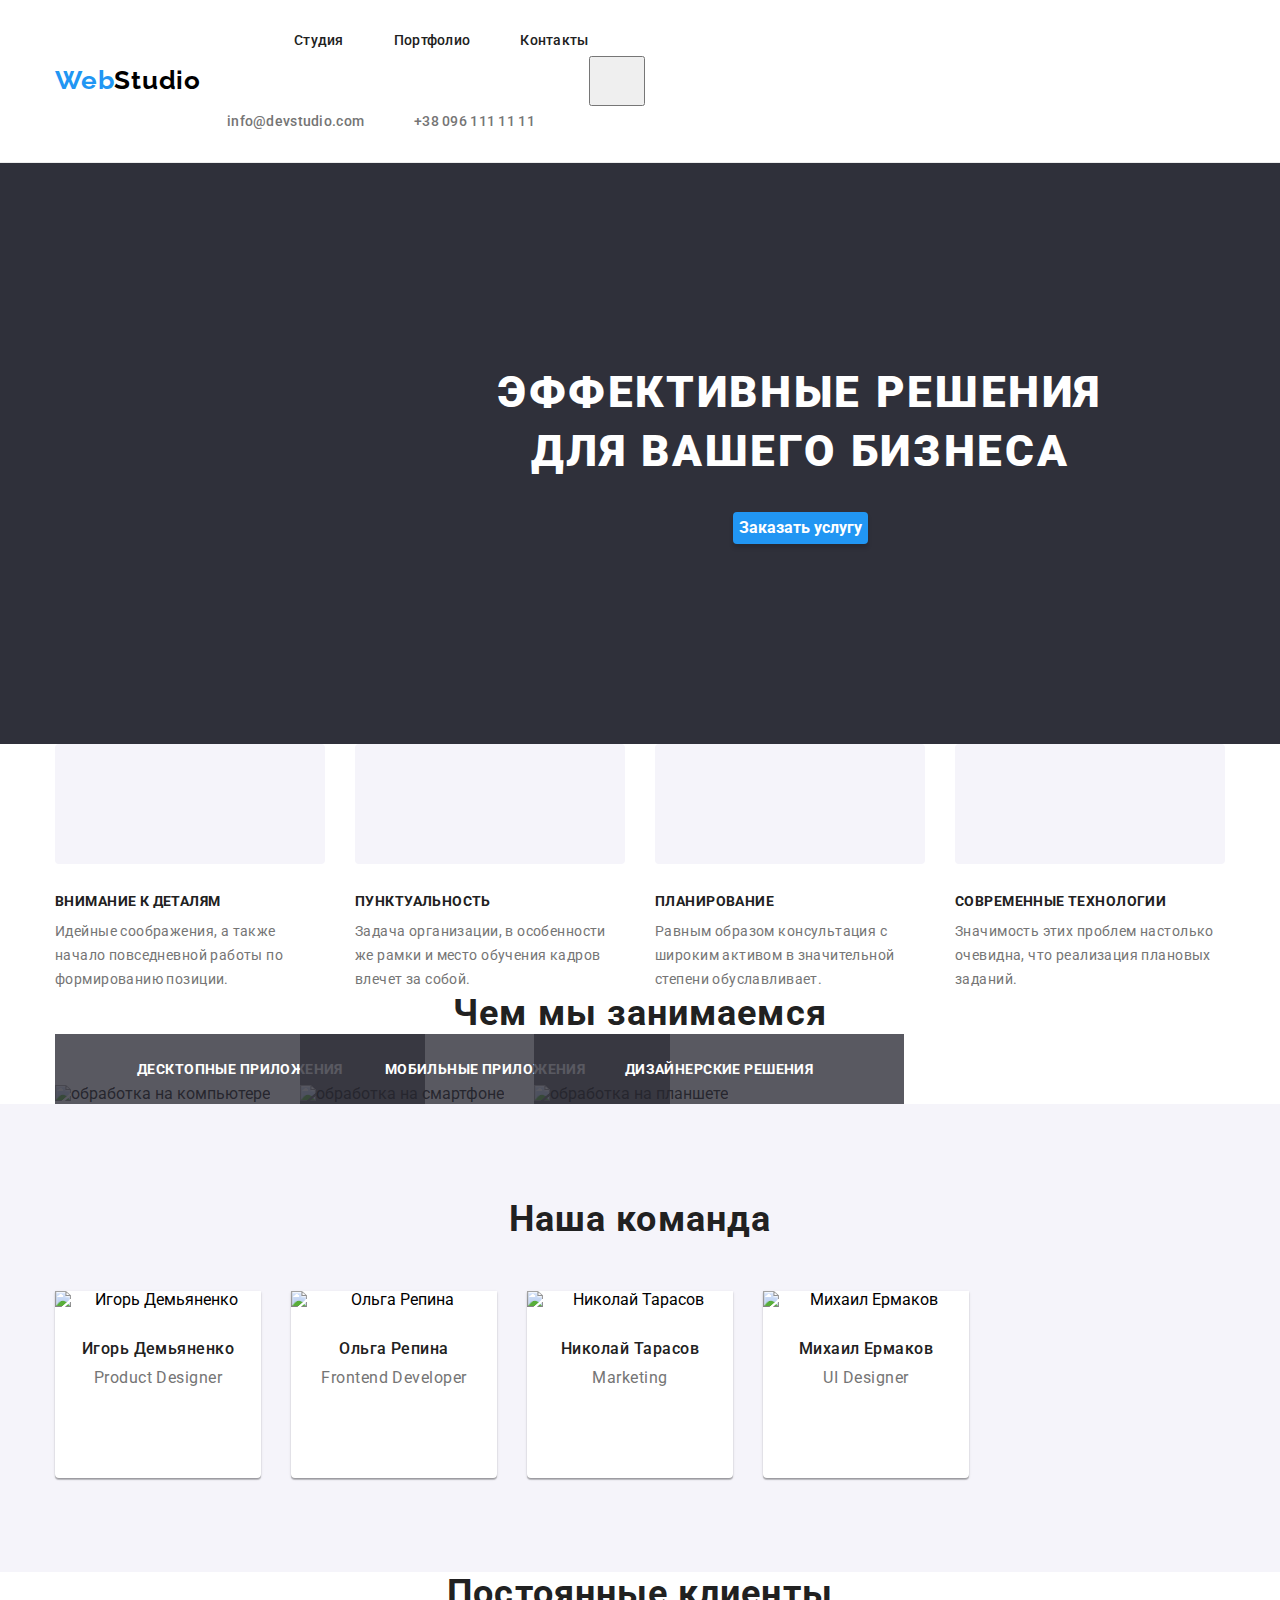
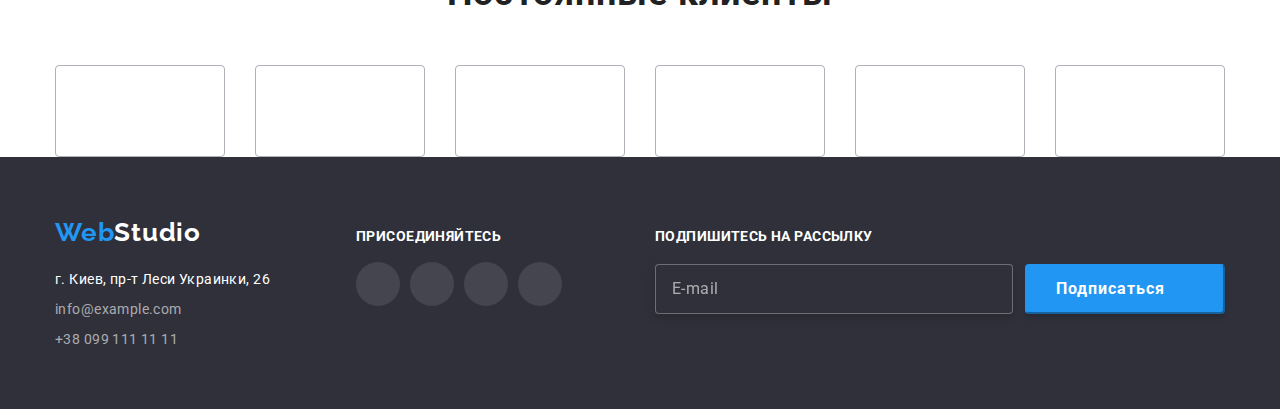
==== index.html @ 87bd8df1 "Add files via upload" ====
<!DOCTYPE html>
<html lang="en">
  <head>
    <meta charset="UTF-8" />
    <meta http-equiv="X-UA-Compatible" content="IE=edge" />
    <meta name="viewport" content="width=device-width, initial-scale=1.0" />
    <title>Document</title>
    
    <link rel="preconnect" href="https://fonts.googleapis.com">
<link rel="preconnect" href="https://fonts.gstatic.com" crossorigin>
<link href="https://fonts.googleapis.com/css2?family=Raleway:wght@700&family=Roboto:wght@400;500;700;900&display=swap" rel="stylesheet">

 <link rel="stylesheet" href="https://cdnjs.cloudflare.com/ajax/libs/modern-normalize/1.1.0/modern-normalize.min.css">
 <link rel="stylesheet" href="./css/main.min.css">  
  </head>
      <body>
        <!--Шапка сайта-->
  <header class="header">
  <div class="header-container">
  <a href="./index.html" class="logo">Web<span class="accent-header">Studio</span></a>

<div class="menu-container" id="menu-container" data-menu>
  <div class="navigation">
  <nav style="margin-left: 93px;">
  <ul class="site-nav">
  <li class="site-nav__item"><a class="site-nav__link current" href="./index.html">Студия</a></li>
  <li class="site-nav__item"><a class="site-nav__link" href="./portfolio.html">Портфолио</a></li>
  <li class="site-nav__item"><a class="site-nav__link" href="">Контакты</a></li>
  </ul> </nav> </div>

  <div class="contacts">
  <ul class="contacts-links">
  <li class="contacts-links__mail">
  <a class="site-nav__link contacts-links__link" href="mailto:info@devstudio.com">
  <svg class="contacts-links__icon" width="16" height="12">
<use href="./images/symbol-defs.svg#icon-envelope"></use>
  </svg> info@devstudio.com</a></li>
  <li>
  <a class="site-nav__link contacts-links__link" href="tel:+380961111111">
  <svg class="contacts-links__icon" width="10" height="16">
  <use href="./images/symbol-defs.svg#icon-smartphone"></use></svg>
  +38 096 111 11 11</a></li>
  </ul></div> </div>
  
  <button 
  type="button" 
  class="menu-button" 
  aria-expanded="false"
  data-menu-button>
  <svg 
  width="40" 
  height="40" 
  aria-label="Переключатель мобильного меню"
  >
  <use class="close" href="./images/symbol-defs.svg#icon-close"></use>
  <use class="menu" href="./images/symbol-defs.svg#icon-menu"></use>
     </svg></button></div>
  </header>
<!-- ФОН НА ВЕСЬ БЛОК ГЕРОЙ -->
          <main>
            <section class="hero"> <div class="hero__container">
              <h1 class="hero__head">Эффективные решения для вашего бизнеса</h1>
              <button type="button" name="hero-button" class="hero__button" data-modal-open>Заказать услугу</button>
            </div>
            </section>

<!--Our features-->
         
<section class="features-container"><div class="features">
  <h2 class="features__head visually-hidden">Что мы предлагаем</h2>
<ul class="features__list">
  <li class="features__box">
      <div class="features__icon">
    <svg class="" width="70" height="70">
      <use href="./images/symbol-defs.svg#icon-antenna-1"></use>
    </svg>
      </div>
    <h3 class="features__title">Внимание к деталям</h3>
      <p class="features__description"> Идейные соображения, а также начало повседневной работы по
        формированию позиции.
      </p>
      </li>
  <li class="features__box">
        <div class="features__icon">
        <svg class="" width="70" height="70">
          <use href="./images/symbol-defs.svg#icon-clock-1"></use>
        </svg>
          </div>
    <h3 class="features__title">Пунктуальность</h3>
      <p class="features__description">
        Задача организации, в особенности же рамки и место обучения кадров
        влечет за собой.
      </p>
    </li>
  <li class="features__box">
      <div class="features__icon">
        <svg class="" width="70" height="70">
          <use href="./images/symbol-defs.svg#icon-diagram-1"></use>
        </svg>
          </div>
    <h3 class="features__title">Планирование</h3>
      <p class="features__description">
        Равным образом консультация с широким активом в значительной
        степени обуславливает.
      </p>
      </li>
  <li class="features__box">
        <div class="features__icon">
        <svg class="" width="70" height="70">
          <use href="./images/symbol-defs.svg#icon-astronaut-1"></use>
        </svg>
      </div> 
    <h3 class="features__title">Современные технологии</h3>
      <p class="features__description">
        Значимость этих проблем настолько очевидна, что реализация
        плановых заданий.
      </p></li>  </ul></div></section> 

<!--Our services -->

<section class="services-container"> 
  <div class="services">
  <h2 class="services__head">Чем мы занимаемся</h2>
  <ul class="services__list">
    <li class="services__item">
       <img
    class="photo"
    src="./images/pc.jpg"
    alt="обработка на компьютере"
    srcset="./images/pc.jpg, ./images/pc2x.jpg 2x"/>      
      <div class="services__label">
        <p>Десктопные приложения</p> </div>
    </li>
    <li class="services__item">
      <img 
      class= "photo"
      srcset="./images/smartphone.jpg, ./images/smartphone2x.jpg 2x"
        src="./images/smartphone.jpg"
        alt="обработка на смартфоне"
        sizes="100vw"
              /><div class="services__label"><p>Мобильные приложения</p></div> 
    </li>
    <li class="services__item">
      <img 
      class= "photo"
      srcset="./images/tablet.jpg, ./images/tablet2x.jpg 2x"
        src="./images/tablet.jpg"
        alt="обработка на планшете"
        /> <div class="services__label"><p>Дизайнерские решения</p></div> 
      </li>
  </ul>
  </div>
</section>


<!--Team -->
<section class="team">
  <div class="team__container">
  <h2 class="team__head">Наша команда</h2>
  <ul class="team__list">
      <li class="team__card">
        <picture>
          <source
            srcset="./images/team/Igor_mobile.jpg 1x,
            ./images/team/Igor_mobile2x.jpg 2x"
            media="(max-width: 767px)"
          />
          <source
            srcset="./images/team/Igor_tablet.jpg 1x,
            ./images/team/Igor_tablet2x.jpg 2x"
            media="(max-width: 1199px)"
          />
          <source
            srcset="./images/team/Igor_desktop.jpg 1x,
            ./images/team/Igor_desktop2x.jpg 2x"
            media="(min-width: 1200px)"
          />
          <img
            class="team_photo"
            src="./images/team/Igor_mobile.jpg"
            alt="Игорь Демьяненко"
          />
        </picture>
              <div class="team__description">
          <h3 class="team__name">Игорь Демьяненко</h3>
          <p class="team__position">Product Designer</p>
         
          <ul class="social-links">

            <li class="social-links__item">
            <a class="social-links__link" href="">
            <svg class="social-links__icon" width="20" height="20">
  <use href="./images/symbol-defs.svg#icon-instagram-2"></use>
            </svg> </a> </li>

            <li class="social-links__item">
            <a class="social-links__link" href="">
              <svg class="social-links__icon" width="20" height="20">
    <use href="./images/symbol-defs.svg#icon-twitter-1"></use>
              </svg></a> </li>
              <li class="social-links__item">
              <a class="social-links__link" href="">
                <svg class="social-links__icon" width="20" height="20">
      <use href="./images/symbol-defs.svg#icon-facebook-1"></use>
                </svg></a> </li>
                <li class="social-links__item">
                <a class="social-links__link" href="">
                  <svg class="social-links__icon" width="20" height="20">
        <use href="./images/symbol-defs.svg#icon-linkedin-1"></use>
                  </svg></a></li> </ul></div>
    
      <li class="team__card">
<picture>
          <source
            srcset="./images/team/Olga_mobile.jpg 1x,
            ./images/team/Olga_mobile2x.jpg 2x"
            media="(max-width: 767px)"
          />
          <source
            srcset="./images/team/Olga_tablet.jpg 1x,
            ./images/team/Olga_tablet2x.jpg 2x"
            media="(max-width: 1199px)"
          />
          <source
            srcset="./images/team/Olga_desktop.jpg 1x,
            ./images/team/Olga_desktop2x.jpg 2x"
            media="(min-width: 1200px)"
          />
          <img
            class="team_photo"
            src="./images/team/Olga_mobile.jpg"
             alt="Ольга Репина"
          />
        </picture>

      <div class="team__description">
          <h3 class="team__name">Ольга Репина</h3>
          <p class="team__position">Frontend Developer</p>
        
          <ul class="social-links">

            <li class="social-links__item">
            <a class="social-links__link" href="">
            <svg class="social-links__icon" width="20" height="20">
  <use href="./images/symbol-defs.svg#icon-instagram-2"></use>
            </svg> </a> </li>

            <li class="social-links__item">
            <a class="social-links__link" href="">
              <svg class="social-links__icon" width="20" height="20">
    <use href="./images/symbol-defs.svg#icon-twitter-1"></use>
              </svg></a> </li>
              <li class="social-links__item">
              <a class="social-links__link" href="">
                <svg class="social-links__icon" width="20" height="20">
      <use href="./images/symbol-defs.svg#icon-facebook-1"></use>
                </svg></a> </li>
                <li class="social-links__item">
                <a class="social-links__link" href="">
                  <svg class="social-links__icon" width="20" height="20">
        <use href="./images/symbol-defs.svg#icon-linkedin-1"></use>
                  </svg></a></li> </ul></div>
      
      <li class="team__card">

<picture>
          <source
            srcset="./images/team/Nikolay_mobile.jpg 1x,
            ./images/team/Nikolay_mobile2x.jpg 2x"
            media="(max-width: 767px)"
          />
          <source
            srcset="./images/team/Nikolay_tablet.jpg 1x,
            ./images/team/Nikolay_tablet2x.jpg 2x"
            media="(max-width: 1199px)"
          />
          <source
            srcset="./images/team/Nikolay_desktop.jpg 1x,
            ./images/team/Nikolay_desktop2x.jpg 2x"
            media="(min-width: 1200px)"
          />
          <img
            class="team_photo"
            src="./images/team/Nikolay_mobile.jpg"
            alt="Николай Тарасов"
          />
        </picture>
      <div class="team__description">
             <h3 class="team__name">Николай Тарасов</h3>
             <p class="team__position">Marketing</p> 


            <ul class="social-links">

            <li class="social-links__item">
            <a class="social-links__link" href="">
            <svg class="social-links__icon" width="20" height="20">
  <use href="./images/symbol-defs.svg#icon-instagram-2"></use>
            </svg> </a> </li>

            <li class="social-links__item">
            <a class="social-links__link" href="">
              <svg class="social-links__icon" width="20" height="20">
    <use href="./images/symbol-defs.svg#icon-twitter-1"></use>
              </svg></a> </li>
              <li class="social-links__item">
              <a class="social-links__link" href="">
                <svg class="social-links__icon" width="20" height="20">
      <use href="./images/symbol-defs.svg#icon-facebook-1"></use>
                </svg></a> </li>
                <li class="social-links__item">
                <a class="social-links__link" href="">
                  <svg class="social-links__icon" width="20" height="20">
        <use href="./images/symbol-defs.svg#icon-linkedin-1"></use>
                  </svg></a></li> </ul></div>


      <li class="team__card">
<picture>
          <source
            srcset="./images/team/Mikhail_mobile.jpg 1x,
            ./images/team/Mikhail_mobile2x.jpg 2x"
            media="(max-width: 767px)"
          />
          <source
            srcset="./images/team/Mikhail_tablet.jpg 1x,
            ./images/team/Mikhail_tablet2x.jpg 2x"
            media="(max-width: 1199px)"
          />
          <source
            srcset="./images/team/Mikhail_desktop.jpg 1x,
            ./images/team/Mikhail_desktop2x.jpg 2x"
            media="(min-width: 1200px)"
          />
          <img
            class="team_photo"
            src="./images/team/Mikhail_mobile.jpg"
            alt="Михаил Ермаков"
          />
        </picture>

  <div class="team__description">
      <h3 class="team__name">Михаил Ермаков</h3>
      <p class="team__position">UI Designer</p> 
      
      <ul class="social-links">

        <li class="social-links__item">
        <a class="social-links__link" href="">
        <svg class="social-links__icon" width="20" height="20">
<use href="./images/symbol-defs.svg#icon-instagram-2"></use>
        </svg> </a> </li>

        <li class="social-links__item">
        <a class="social-links__link" href="">
          <svg class="social-links__icon" width="20" height="20">
<use href="./images/symbol-defs.svg#icon-twitter-1"></use>
          </svg></a> </li>
          <li class="social-links__item">
          <a class="social-links__link" href="">
            <svg class="social-links__icon" width="20" height="20">
  <use href="./images/symbol-defs.svg#icon-facebook-1"></use>
            </svg></a> </li>
            <li class="social-links__item">
            <a class="social-links__link" href="">
              <svg class="social-links__icon" width="20" height="20">
    <use href="./images/symbol-defs.svg#icon-linkedin-1"></use>
              </svg></a></li> </ul></div>
   </li>
   </ul>
  </section>   

<!--Clients-->

<section class="clients-container">
  <div class="clients">
  <h2 class="clients__head">Постоянные клиенты</h2>
  <ul class="clients__list">

    <li class="clients__card">
<a class="clients__link" href="">
  <svg class="clients__logo" width="106" height="60">
    <use href="./images/symbol-defs.svg#icon-Logo"></use>
  </svg> </a></li>


 <li class="clients__card">
  <a class="clients__link" href="">
    <svg class="clients__logo" width="106" height="60">
      <use href="./images/symbol-defs.svg#icon-Logo-1"></use>
    </svg> </a></li>

    <li class="clients__card">
      <a class="clients__link" href="">
        <svg class="clients__logo" width="106" height="60">
          <use href="./images/symbol-defs.svg#icon-Logo-2"></use>
        </svg> </a></li>

      <li class="clients__card">
        <a class="clients__link" href="">
          <svg class="clients__logo" width="106" height="60">
            <use href="./images/symbol-defs.svg#icon-Logo-3"></use>
          </svg> </a></li>

    <li class="clients__card">
      <a class="clients__link" href="">
        <svg class="clients__logo" width="106" height="60">
          <use href="./images/symbol-defs.svg#icon-Logo-4"></use>
        </svg> </a></li>

      <li class="clients__card">
        <a class="clients__link" href="">
          <svg class="clients__logo" width="106" height="60">
            <use href="./images/symbol-defs.svg#icon-Logo-5"></use>
          </svg> </a></li>
  </ul>
  </div>
</section>

</main>

<!--Подвал-->
<footer class="footer"> 
  <div class="footer-container">

  <div class="address-container">
 <a href="" class="logo">Web<span class="accent-footer">Studio</span></a>
  <address class="address">
      <ul class="address__links">
      <li class="address__map"> <a href="https://goo.gl/maps/FCJh6KjiG2ZxYmKU6" target="_blank" rel="noreferrer noopener">г. Киев, пр-т Леси Украинки, 26</a> </li>
      <li> <a href="mailto:info@example.com"> info@example.com</a></li>
      <li> <a href="tel:+380991111111"> +38 099 111 11 11</a></li>
      </ul>
  </address>
  </div>

  <div class="footer-social-links">
    <h2 class="footer-social-links__title">Присоединяйтесь</h2>
    <ul class="footer-social-links__list">
    
      <li class="footer-social-links__items">
  <a class="footer-social-links__link" href="">
    <svg class="footer-social-links__icon" width="20" height="20">
      <use href="./images/symbol-defs.svg#icon-instagram-2"></use>
    </svg> </a> </li>

    <li class="footer-social-links__items">
    <a class="footer-social-links__link" href="">
      <svg class="footer-social-links__icon" width="20" height="20">
        <use href="./images/symbol-defs.svg#icon-twitter-1"></use>
      </svg></a> </li>
      <li class="footer-social-links__items">
      <a class="footer-social-links__link" href="">
        <svg class="footer-social-links__icon" width="20" height="20">
          <use href="./images/symbol-defs.svg#icon-facebook-1"></use>
        </svg></a></li>
        <li class="footer-social-links__items">
        <a class="footer-social-links__link" href="">
          <svg class="footer-social-links__icon" width="20" height="20">
            <use href="./images/symbol-defs.svg#icon-linkedin-1"></use>
          </svg></a> </li>
</ul> </div>


<!--FORM-->
<div class="footer__form">
<b class="footer__form__title">Подпишитесь на рассылку</b>
<form class="footer__form__input"> <label><input type="email" name="email" placeholder="E-mail"/> </label>
<button type="submit" class="footer__form__button">Подписаться <svg class="footer__form__icon" width="24" height="24">
<use href="/images/symbol-defs.svg#icon-send"></use> 
</svg></button></form>   
</div>
</div>
</footer>  

<!--МОДАЛЬНОЕ ОКНО-->

<div class="backdrop is-hidden" data-modal>
  <div class="modal">
    <button type="button" class="modal-close-btn" data-modal-close>
<svg class="modal-close-btn-icon" width="18" height="18">
  <use href="./images/symbol-defs.svg#icon-close"></use> 
</svg>
</button>
<b class="modal-head">Оставьте свои данные, мы вам перезвоним</b>
  <form action="javascript:void(0);"
        class="modal-input-form"
        name="modal-input-form"
        autocomplete="off"
        novalidate
        >
          <label class="modal-input your-name">Имя
            <input class="input-your-data" type="text" name="your-name" />
            <svg class="modal-your-icon" width="18" height="18">
              <use href="./images/symbol-defs.svg#icon-person"></use>
            </svg>
          </label>
          <label class="modal-input your-tel">Телефон
            <input class="input-your-data" type="tel" name="your-tel" />
            <svg class="modal-your-icon" width="18" height="18">
              <use href="./images/symbol-defs.svg#icon-phone"></use>
            </svg>
          </label>

          <label class="modal-input your-email">Почта
            <input class="input-your-data" type="email" name="your-mail" />
            <svg class="modal-your-icon" width="18" height="18">
              <use href="./images/symbol-defs.svg#icon-email"></use>
            </svg>
          </label>
          <label class="input-comment">Комментарий
            <textarea
              class="text-comment"
              name="text-comment"
              placeholder="Введите текст"
            ></textarea>
            
          </label>
          <label class="policy-checkbox">
            <input
              class="checkbox visually-hidden"
              type="checkbox"
              name="policy-checkbox"
            />
            <span class="modal-icon-check"></span>

            Соглашаюсь с рассылкой и принимаю &nbsp;
            <a class="policy-link" href="">Условия договора </a>
          </label>


          <button class="send-button" type="submit">Отправить</button>
        </form>
      </div>
    </div>
    <script src="./js/modal.js"></script>

</body>
</html>
---- css/main.min.css ----
:root{--primary-font-family:"Roboto", sans-serif;--secondary-font-family: "Raleway", sans-serif;--main-text-color: #212121;--primary-text-color: #000000;--secondary-text-color: #FFFFFF;--accent-color: #2196F3;--secondary-accent-color: #757575;--background-color: #188CE8;--timing-function: cubic-bezier(0.4, 0, 0.2, 1)}.visually-hidden{position:absolute;width:1px;height:1px;margin:-1px;border:0;padding:0;white-space:nowrap;clip-path:inset(100%);clip:rect(0 0 0 0);overflow:hidden}html{box-sizing:border-box}* *::before,*::after{box-sizing:inherit}body{margin:0;background-color:#fff;font-family:var(--primary-font-family)}ol,ul{margin-top:0;margin-bottom:0;padding-left:0;list-style:none}a{text-decoration:none;cursor:pointer}p{margin-top:0;margin-bottom:0}h1,h2,h3,h4{margin-top:0;margin-bottom:0}img{display:block}.container{width:1200px;margin-right:auto;margin-left:auto;padding-left:15px;padding-right:15px}.container-design{display:flex;align-items:center}.logo{font-family:var(--secondary-font-family);font-weight:700;font-size:26px;line-height:1.2;letter-spacing:.03em;color:var(--accent-color)}.accent-header{font-family:var(--secondary-font-family);font-weight:700;font-size:26px;line-height:1.2;letter-spacing:.03em;color:var(--primary-text-color)}.accent-footer{font-family:var(--secondary-font-family);font-weight:700;font-size:26px;line-height:1.2;letter-spacing:.03em;color:var(--secondary-text-color)}.backdrop{position:fixed;top:0;left:0;bottom:0;right:0;background-color:rgba(0,0,0,.5);transition:opacity 250ms var(--timing-function),visibility 250ms var(--timing-function)}.modal{position:absolute;top:50%;left:50%;transform:translate(-50%, -50%) scale(1);width:528px;height:581px;background-color:#fff;transition:transform 250ms var(--timing-function);padding:40px;margin-left:auto;margin-right:auto}.modal-close-btn{position:absolute;top:8px;right:8px;display:flex;align-items:center;justify-content:center;width:30px;height:30px;border:1px solid rgba(0,0,0,.1);border-radius:50%;background-color:rgba(0,0,0,0);cursor:pointer;padding:0}.modal-close-btn-icon{transition:fill 250ms var(--timing-function)}.modal-close-btn:hover .modal-close-btn-icon,.modal-close-btn:focus .modal-close-btn-icon{fill:var(--accent-color)}.backdrop.is-hidden{opacity:0;visibility:hidden;pointer-events:none}.backdrop.is-hidden .modal{transform:translate(-50%, -50%) scale(0.9)}.modal-head{font-weight:700;font-size:20px;line-height:23px;text-align:center;letter-spacing:.03em}.modal-input-form{margin-top:12px}.modal-input{position:relative;display:flex;flex-direction:column;margin-left:auto;margin-right:auto;width:448px;margin-bottom:10px;font-weight:400;font-size:12px;line-height:1.16;letter-spacing:.01em;color:var(--secondary-accent-color)}.input-your-data{margin-left:auto;margin-right:auto;width:448px;height:40px;border:1px solid rgba(33,33,33,.2);border-radius:4px;padding-left:42px;margin-top:4px;transition:border-color 250ms var(--timing-function)}.input-comment{display:flex;flex-direction:column;width:448px;height:138px;margin-left:auto;margin-right:auto;margin-bottom:20px;font-weight:400;font-size:12px;line-height:1.16;letter-spacing:.01em;color:var(--secondary-accent-color);transition:border-color 250ms var(--timing-function)}.text-comment{width:448px;height:100%;padding-top:12px;padding:12px 16px;margin-top:4px;resize:none;border:1px solid rgba(33,33,33,.2);border-radius:4px}.modal-your-icon{position:absolute;top:50%;left:12px;fill:var(--main-text-color);transition:fill 250ms var(--timing-function)}.policy-checkbox{display:flex;justify-content:center;align-items:center;font-weight:400;font-size:14px;line-height:1.71;color:var(--secondary-accent-color);cursor:pointer}.modal-icon-check{position:relative;margin-right:7px;border:2px solid var(--main-text-color);border-radius:2px;width:16px;height:15px;transition:background-color 250ms cubic-bezier(0.4, 0, 0.2, 1),border-color 250ms cubic-bezier(0.4, 0, 0.2, 1)}.checkbox:checked+.modal-icon-check{background-size:contain;background-color:var(--accent-color);background-image:url(../images/check.svg);border-color:rgba(0,0,0,0);outline:none}.checkbox:focus+.modal-icon-check{outline:2px solid var(--main-text-color)}.checkbox{position:relative;margin-right:7px;border:2px solid var(--main-text-color);border-radius:2px;transition:background-color 250ms cubic-bezier(0.4, 0, 0.2, 1),border-color 250ms cubic-bezier(0.4, 0, 0.2, 1)}.policy-link{font-weight:400;font-size:14px;line-height:1.71;color:var(--accent-color);text-decoration-line:underline}.send-button{display:flex;width:200px;height:50px;margin-left:auto;margin-right:auto;margin-top:30px;align-items:center;justify-content:center;font-weight:700;font-size:16px;line-height:1.88;border-color:rgba(0,0,0,0);background-color:var(--accent-color);color:var(--secondary-text-color);border-radius:4px;cursor:pointer;transition:background-color 250ms var(--timing-function)}.send-button:hover,.send-button:focus{background-color:var(--background-color)}.text-comment:focus{border-color:var(--accent-color);outline:none}.input-your-data:focus{border:1px solid var(--accent-color);outline:none}.input-your-data:focus+.modal-your-icon{fill:var(--background-color)}.hero{padding:200px 0;background:#2f303a;text-align:center;width:1600px;margin-left:auto;margin-right:auto;background-image:linear-gradient(to right, rgba(47, 48, 58, 0.4), rgba(47, 48, 58, 0.4)),url("../images/Img.jpg");background-size:cover;background-position:center}.hero__container{max-width:1200px;margin-left:auto;margin-right:auto;padding-right:15px;padding-left:15px}.hero__head{margin:0 auto 30px;max-width:696px;font-family:var(--primary-font-family);font-weight:900;font-size:44px;line-height:1.36;text-align:center;letter-spacing:.06em;text-transform:uppercase;color:var(--secondary-text-color)}.hero__button{font-family:var(--primary-font-family);font-weight:700;font-size:16px;line-height:1.88;border:none;color:var(--secondary-text-color);background:var(--accent-color);box-shadow:0px 4px 4px rgba(0,0,0,.15);border-radius:4px;transition:250ms var(--timing-function)}.hero__button:hover,.hero__button:focus{background-color:var(--background-color)}.header{border-bottom:1px solid #ececec}.header-container{width:1200px;margin-right:auto;margin-left:auto;padding-left:15px;padding-right:15px;display:flex;align-items:center}.site-nav{display:flex;padding-left:0;margin-top:0;margin-bottom:0}.site-nav__item{display:block;margin-right:50px;margin-left:0;position:relative}.site-nav__item:last-child{margin-right:0}.site-nav__link{display:flex;align-items:center;text-decoration:none;list-style:none;letter-spacing:.02em;font-weight:500;font-size:14px;line-height:1.2;color:var(--main-text-color);padding-top:32px;padding-bottom:32px;transition:250ms var(--timing-function)}.site-nav__link:hover,.site-nav__link:focus{transition:250ms var(--timing-function);color:var(--accent-color)}.site-nav__link .current{color:var(--accent-color)}.site-nav__link .current::after{content:"";position:absolute;bottom:0;width:100%;height:4px;background-color:var(--accent-color);border-radius:2px}.contacts-links{display:flex;align-items:center;margin-left:auto;padding-left:0;margin-top:0;margin-bottom:0;list-style:none;letter-spacing:.02em;color:var(--secondary-accent-color)}.contacts-links__mail{margin-right:30px}.contacts-links__icon{margin-right:10px;fill:var(--secondary-accent-color);transition:250ms var(--timing-function)}.site-nav__link:hover .contacts-links__icon,.site-nav__link:focus .contacts-links__icon{fill:var(--accent-color)}.contacts-links__link{color:var(--secondary-accent-color)}.features{width:1200px;margin-left:auto;margin-right:auto;padding-left:15px;padding-right:15px}.features__list{display:flex;margin-top:0;margin-bottom:0;padding-left:0}.features__box{width:270px;padding:0}.features__box:not(:last-child){margin-right:30px}.features__icon{display:flex;justify-content:center;align-items:center;width:270px;height:120px;margin-bottom:30px;background-color:#f5f4fa;border-radius:4px}.features__title{font-weight:700;font-size:14px;line-height:1.14;letter-spacing:.03em;text-transform:uppercase;color:var(--main-text-color);margin:30px 0 10px;padding:0}.features__description{font-weight:400;font-size:14px;line-height:1.71;letter-spacing:.03em;color:var(--secondary-accent-color)}.services{width:1200px;margin-left:auto;margin-right:auto;padding-left:15px;padding-right:15px}.services__head{margin:0 auto 50px;font-weight:700;font-size:36px;line-height:1.2;text-align:center;letter-spacing:.03em;color:var(--main-text-color)}.services__list{display:flex;margin:0;padding:0}.services__item{position:relative}.services__item:not(:last-child){margin-right:30px}.services__label{position:absolute;width:370px;height:70px;left:0;bottom:0;display:flex;align-items:center;justify-content:center;font-family:var(--primary-font-family);font-weight:700;font-size:14px;line-height:16px;letter-spacing:.03em;text-transform:uppercase;color:var(--secondary-text-color);background:rgba(47,48,58,.8)}.team{padding:94px 0;text-align:center;background:#f5f4fa;margin-left:auto;margin-right:auto}.team__container{width:1200px;margin-left:auto;margin-right:auto;padding-left:15px;padding-right:15px}.team__head{font-weight:700;font-size:36px;line-height:1.2;text-align:center;letter-spacing:.03em;color:var(--main-text-color)}.team__list{display:flex;margin-top:50px}.team__card{list-style:none;margin-left:0;padding:0;max-width:270px;background:var(--secondary-text-color);box-shadow:0px 1px 3px rgba(0,0,0,.12),0px 1px 1px rgba(0,0,0,.14),0px 2px 1px rgba(0,0,0,.2);border-radius:0px 0px 4px 4px}.team__card:not(:last-child){margin-right:30px}.team__description{padding-top:30px;padding-bottom:30px}.team__name{font-weight:500;font-size:16px;line-height:1.2;letter-spacing:.03em;color:var(--main-text-color);margin-bottom:10px}.team__position{font-size:16px;line-height:1.2;letter-spacing:.03em;color:var(--secondary-accent-color)}.social-links{display:flex;justify-content:center;margin-top:16px;list-style:none}.social-links__item:not(:last-child){margin-right:10px}.social-links__link{display:flex;align-items:center;justify-content:center;width:44px;height:44px;border-radius:50%;transition:250ms var(--timing-function)}.social-links__link:hover,.social-links__link:focus{background-color:var(--accent-color)}.social-links__link .social-links__icon{fill:#afb1b8}.social-links__link:hover .social-links__icon,.social-links__link:focus .social-links__icon{fill:var(--secondary-text-color)}.clients{text-align:center;max-width:1200px;margin-left:auto;margin-right:auto;padding:0 15px}.clients__head{margin:0 auto 50px;font-weight:700;font-size:36px;line-height:1.2;text-align:center;letter-spacing:.03em;color:var(--main-text-color)}.clients__list{display:flex;flex-direction:row;justify-content:space-between;width:1170px;margin:0;padding:0}.clients__card{width:170px;margin:0 30px 0 0;height:92px}.clients__card:last-child{margin-right:0}.clients__link{display:flex;justify-content:center;align-items:center;width:100%;height:100%;border:1px solid #afb1b8;border-radius:4px;transition:250ms var(--timing-function)}.clients__link:hover,.clients__link:focus{border:1px solid var(--accent-color)}.clients__logo{fill:#afb1b8}.clients__link:hover .clients__logo,.clients__link:focus .clients__logo{fill:var(--accent-color)}.footer{padding-top:60px;padding-bottom:60px;background-color:#2f303a;margin-left:auto;margin-right:auto}.footer-container{margin-left:auto;margin-right:auto;width:1200px;padding-left:15px;padding-right:15px;display:flex;align-items:baseline}.address-container{display:inline-block;align-items:baseline;margin-left:0}.address{margin-top:20px;margin-bottom:0;padding:0;display:inline-block;align-items:baseline}.address__links{display:flex;flex-direction:column;margin:0;padding:0;font-style:normal;list-style:none}.address__links a{width:231px;height:21px;display:block;font-size:14px;line-height:1.71;letter-spacing:.03em;color:rgba(255,255,255,.6)}.address__links li:not(:last-child){margin-bottom:9px}.address__map a{color:var(--secondary-text-color)}.footer-social-links{display:inline-block;align-items:baseline;margin-left:70px}.footer-social-links__title{font-family:inherit;font-weight:700;font-size:14px;line-height:1.14;letter-spacing:.03em;text-transform:uppercase;color:var(--secondary-text-color)}.footer-social-links__list{display:inline-flex;list-style:none;border-radius:50%;margin-top:17px}.footer-social-links__items{margin-left:auto;margin-right:auto}.footer-social-links__items:not(:last-child){margin-right:10px}.footer-social-links__link{display:flex;align-items:center;justify-content:center;width:44px;height:44px;margin-top:0;border-radius:50%;background:rgba(255,255,255,.1)}.footer-social-links__link:hover,.footer-social-links__link:focus{background-color:var(--accent-color)}.footer-social-links__icon{fill:var(--secondary-text-color);transition:color 250ms var(--timing-function)}.footer__form{display:flex;flex-direction:column;align-items:baseline;margin-left:93px}.footer__form__title{font-family:"Roboto";font-style:normal;font-weight:700;font-size:14px;line-height:16px;letter-spacing:.03em;text-transform:uppercase;color:var(--secondary-text-color);margin-bottom:20px}.footer__form__input{display:flex;justify-content:center;align-items:center}.footer__form__input input{width:358px;height:50px;border:1px solid rgba(255,255,255,.3);filter:drop-shadow(0px 4px 4px rgba(0, 0, 0, 0.15));border-radius:4px;margin-right:12px;background-color:#2f303a;padding-left:16px;padding-top:15px;padding-bottom:15px;outline:none;color:rgba(255,255,255,.6)}.footer__form__input input::placeholder{font-family:"Roboto";font-style:normal;font-weight:400;font-size:16px;line-height:1.25;display:flex;align-items:center;letter-spacing:.03em;color:rgba(255,255,255,.6)}.footer__form__button{width:200px;height:50px;background:var(--accent-color);border-color:var(--accent-color);box-shadow:0px 4px 4px rgba(0,0,0,.15);border-radius:4px;font-family:"Roboto";font-style:normal;font-weight:700;font-size:16px;line-height:1.88;display:flex;align-items:center;text-align:center;letter-spacing:.06em;color:var(--secondary-text-color);padding-top:10px;padding-bottom:10px;padding-left:29px}.footer__form__icon{padding-left:10px}.portfolio{width:1200px;padding-left:15px;padding-right:15px;margin:0 auto}.filter-container{display:flex;justify-content:center;margin-bottom:50px;margin-top:0;padding-right:0;padding-left:0}.filter__list .button{font-family:inherit;font-weight:500;font-size:16px;line-height:1.62;text-align:center;letter-spacing:.03em;color:var(--main-text-color);background:#f5f4fa;border-radius:4px;border:1px solid rgba(0,0,0,0);cursor:pointer;padding:6px 22px;transition:color 250ms var(--timing-function),background-color 250ms var(--timing-function),box-shadow 250ms var(--timing-function)}.filter__list .button:hover,.filter__list .button:focus{color:var(--secondary-text-color);background-color:var(--background-color);box-shadow:0px 3px 1px rgba(0,0,0,.1),0px 1px 2px rgba(0,0,0,.08),0px 2px 2px rgba(0,0,0,.12)}.filter__list:not(:last-child){margin-right:8px}.filter__list .current{color:var(--secondary-text-color);background-color:var(--accent-color)}.portfolio-container{display:flex;flex-wrap:wrap;padding:0;margin:0}.portfolio-container__element{width:370px;background:var(--secondary-text-color);margin-right:30px;margin-left:0;margin-bottom:30px;cursor:pointer}.portfolio-container__element:nth-child(3n){margin-right:0}.portfolio-container__element:nth-last-child(-n+3){margin-bottom:0}.portfolio-container__link{display:block;text-decoration:none;transition:transform 250ms var(--timing-function)}.portfolio-container__link:hover,.portfolio-container__link:focus{box-shadow:0px 1px 1px rgba(0,0,0,.12),0px 4px 4px rgba(0,0,0,.06),1px 4px 6px rgba(0,0,0,.16)}.portfolio-container__image{position:relative;overflow:hidden}.portfolio-container__overlay{position:absolute;width:370px;height:294px;left:0;top:0;padding:63px 24px;font-family:var(--primary-font-family);font-weight:400;font-size:18px;line-height:1.56;letter-spacing:.03em;color:var(--secondary-text-color);background-color:rgba(33,150,243,.9);cursor:pointer;opacity:0;transform:translateY(100%);transition:opacity 250ms var(--timing-function),transform 250ms var(--timing-function)}.portfolio-container__element:hover .portfolio-container__overlay,.portfolio-container__element:focus .portfolio-container__overlay{opacity:1;transform:translateY(0)}.portfolio-container__card{padding:20px 24px;border-left:1px solid #eee;border-right:1px solid #eee;border-bottom:1px solid #eee}.portfolio-container__card__title{font-weight:700;font-size:18px;line-height:2;letter-spacing:.06em;color:var(--main-text-color);margin-top:0;margin-bottom:0}.portfolio-container__card__text{font-size:16px;line-height:1.8;letter-spacing:.03em;color:var(--secondary-accent-color);margin-top:4px}/*# sourceMappingURL=main.min.css.map */
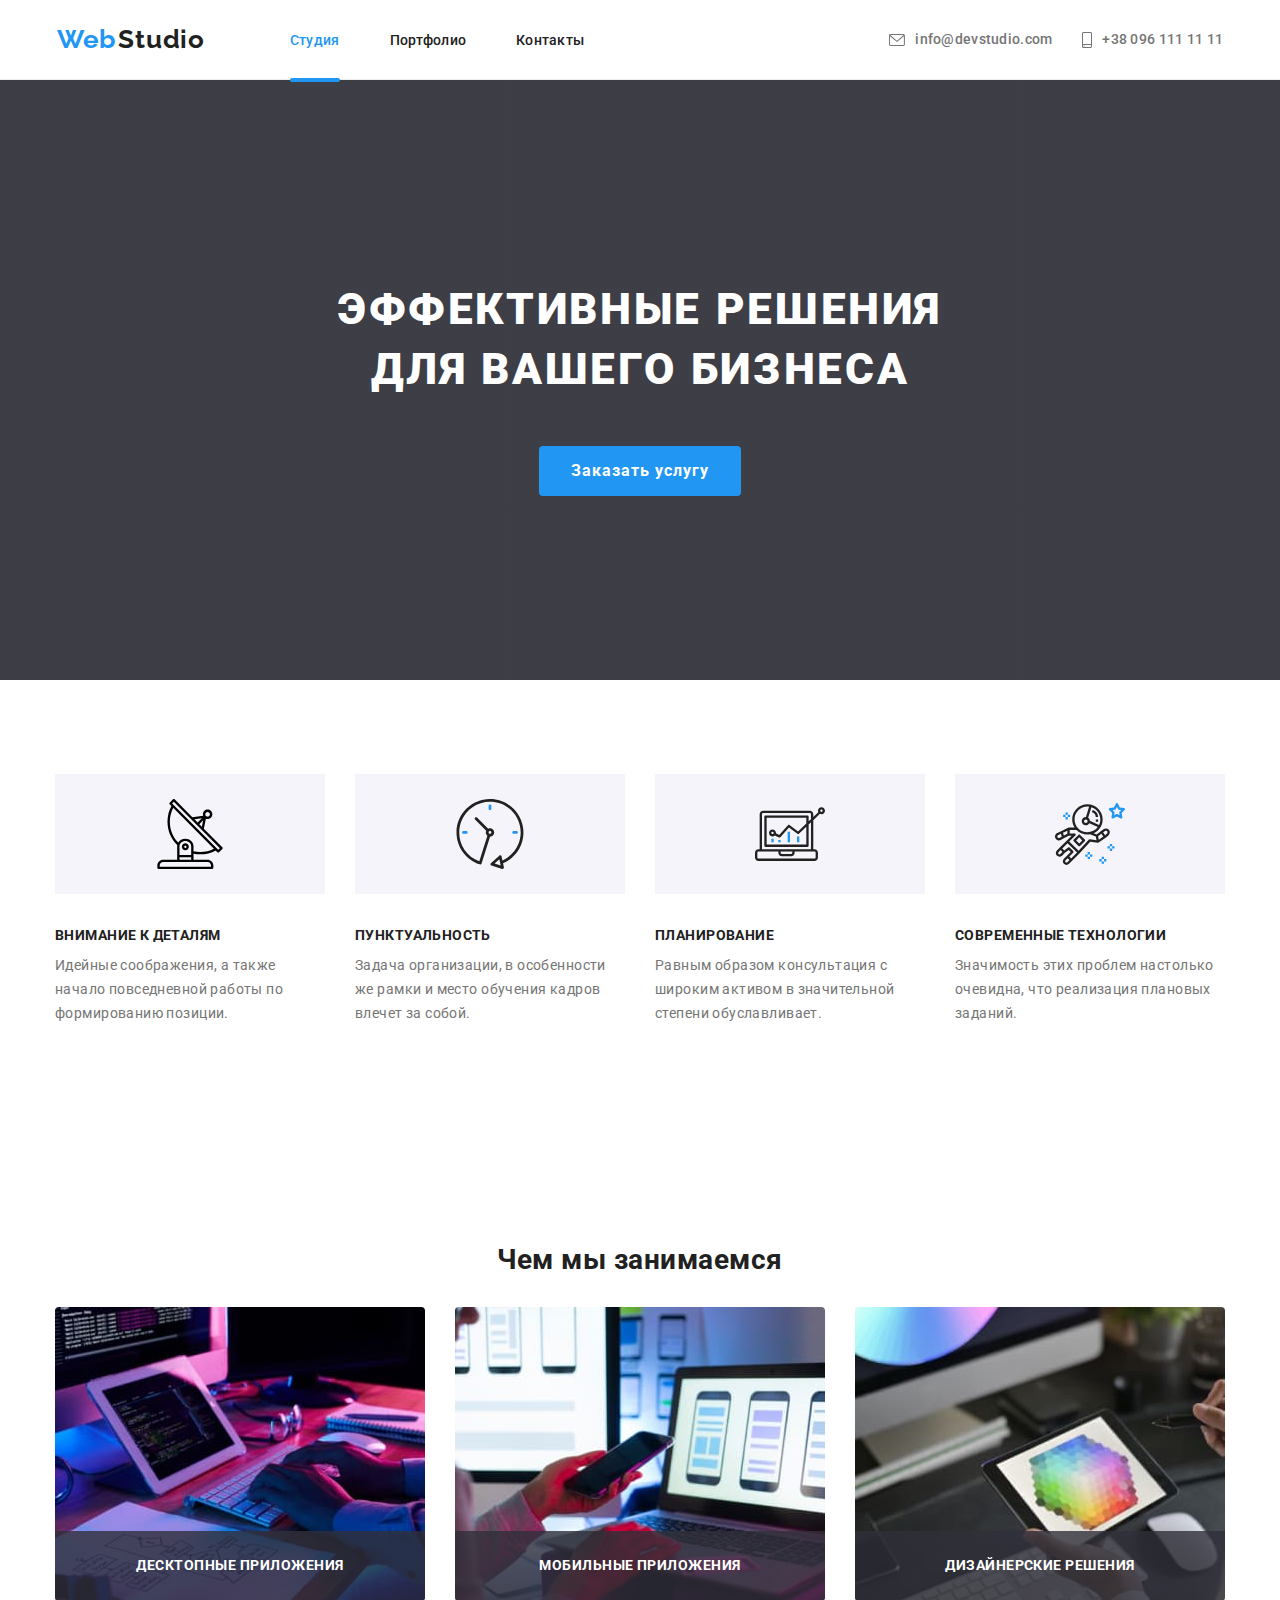
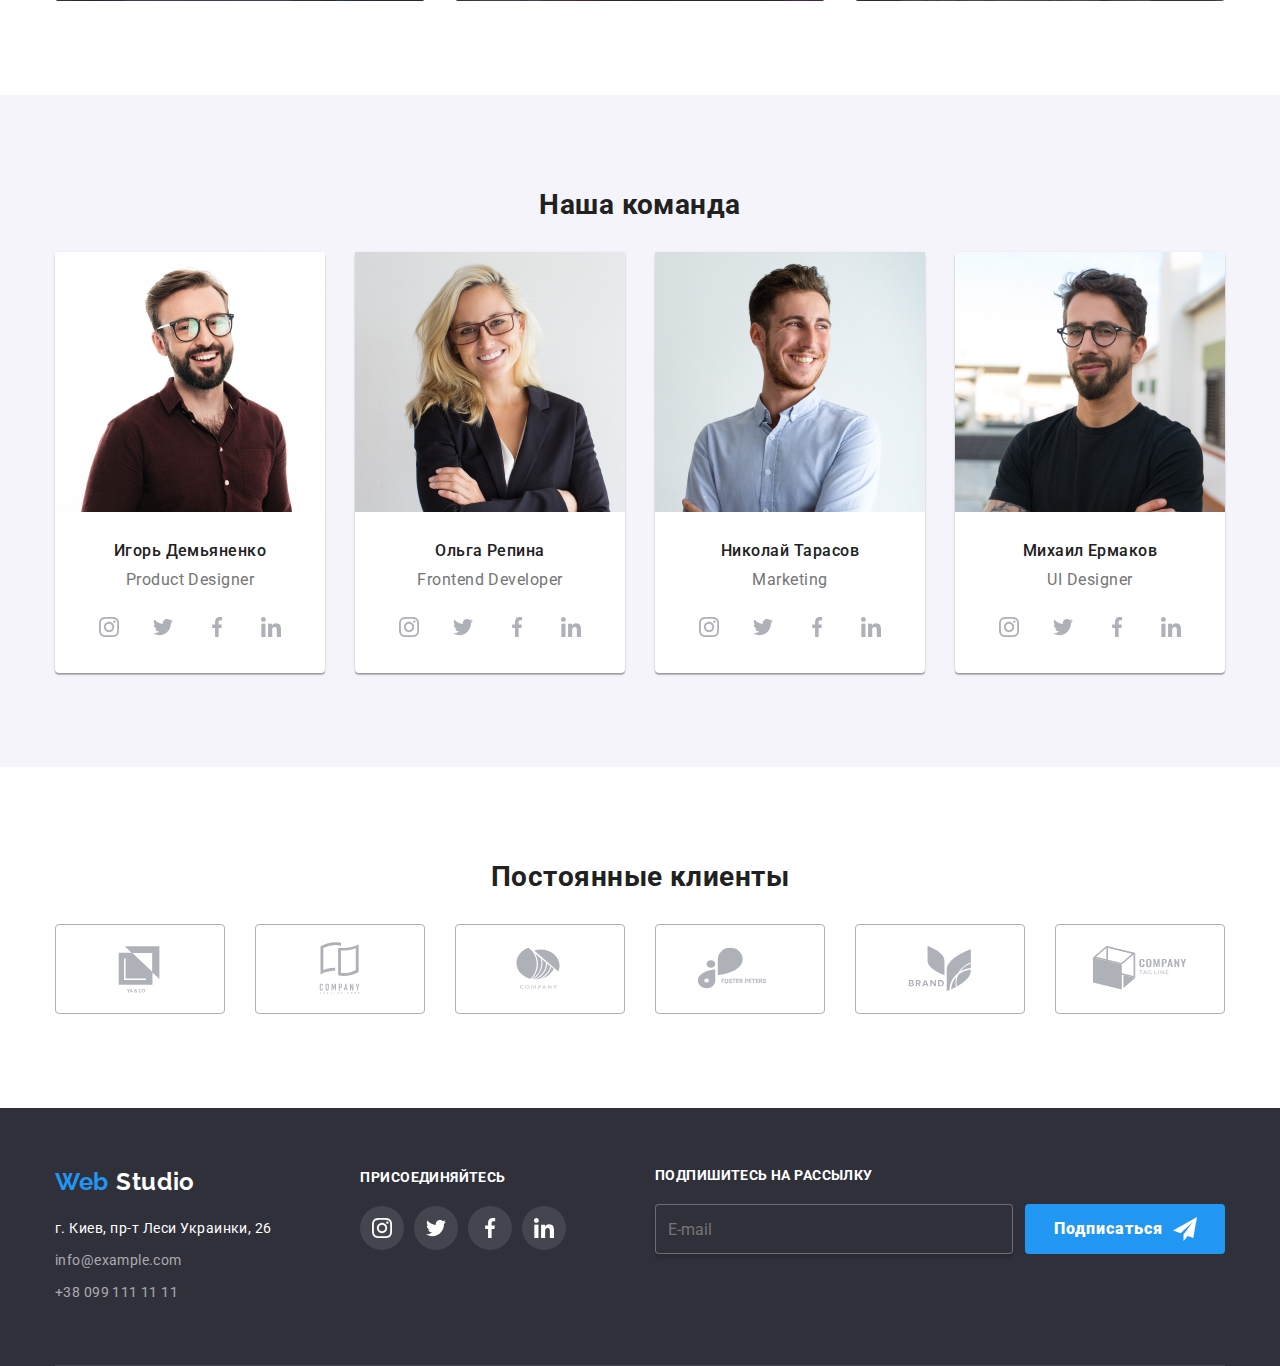
==== commit 97a0b74f: "Add files via upload" ====
--- a/index.html
+++ b/index.html
@@ -1,480 +1,632 @@
 <!DOCTYPE html>
-<html lang="en">
+<html lang="ru">
   <head>
     <meta charset="UTF-8" />
-    <meta http-equiv="X-UA-Compatible" content="IE=edge" />
     <meta name="viewport" content="width=device-width, initial-scale=1.0" />
-    <title>Document</title>
+    <title>Web Studio</title>
+    <link
+      href="https://fonts.googleapis.com/css2?family=Raleway:wght@700&family=Roboto:wght@400;500;700&display=swap"
+      rel="stylesheet"
+    />
+    <link
+      rel="stylesheet"
+      href="https://cdnjs.cloudflare.com/ajax/libs/modern-normalize/0.6.0/modern-normalize.min.css"
+    />
+    <link rel="stylesheet" href="./css/main.min.css" />
+  </head>
+
+  <body>
+    <!--шапка сайта-->
+
+    <header class="page-header">
+      <div class="container">
+        <a href="" class="site-logo"><span>Web</span> Studio</a>
+
+        <div class="navigate-menu" data-menu>
+          <nav class="main-nav">
+            <ul class="nav-list list">
+              <li class="item">
+                <a class="link current" href="./index.html">Студия</a>
+              </li>
+              <li class="item">
+                <a class="link" href="./portfolio.html">Портфолио</a>
+              </li>
+              <li class="item"><a class="link" href="">Контакты</a></li>
+            </ul>
+          </nav>
+
+          <ul class="contact-list list">
+            <li class="item">
+              <a href="mailto:info@devstudio.com" class="contact">
+                <svg class="icon-contact" width="16" height="12">
+                  <use href="./images/symbol-defs.svg#icon-envelope"></use>
+                </svg>
+                info@devstudio.com</a
+              >
+            </li>
+
+            <li class="item">
+              <a href="tell:+380961111111" class="contact">
+                <svg class="icon-contact" width="10" height="16">
+                  <use href="./images/symbol-defs.svg#icon-smartphone"></use>
+                </svg>
+                +38 096 111 11 11</a
+              >
+            </li>
+          </ul>
+        </div>
+
+        <button
+          type="button"
+          class="menu-button"
+          aria-expanded="false"
+          data-menu-button>
+          <svg
+            width="40"
+            height="40"
+            aria-label="переключатель мобильного меню"
+          >
+            <use
+              class="close"
+              href="./images/symbol-defs.svg#icon-close"
+            ></use>
+            <use
+              class="open"
+              href="./images/symbol-defs.svg#icon-menu"
+            ></use>
+          </svg>
+        </button>
+      </div>
+    </header>
+
+
+<!-- ФОН НА ВЕСЬ БЛОК ГЕРОЙ -->
+    <main>
+      <section class="hero section">
+        <div class="container">
+          <h1 class="title"> Эффективные решения <br/> для вашего бизнеса </h1>
+          <button data-modal-open type="submit" class="button">Заказать услугу </button>
+        </div>
+      </section>
+
+      <!--наши преимущества-->
+      <section class="page-advantages section"> <div class="container">
+          <h2 class="visually-hidden">наши преимущества</h2>
+          <ul class="advantage-list list">
+            <li class="item">
+              <svg class="icon-advantage">
+                <use href="./images/symbol-defs.svg#icon-antenna-1"></use>
+                             </svg>
+              <h3 class="adv-title">внимание к деталям</h3>
+              <p class="description">
+                Идейные соображения, а также начало повседневной работы по
+                формированию позиции.
+              </p>
+            </li>
+            <li class="item">
+              <svg class="icon-advantage">
+                <use href="./images/symbol-defs.svg#icon-clock-1"></use>
+              </svg>
+              <h3 class="adv-title">пунктуальность</h3>
+              <p class="description">
+                Задача организации, в особенности же рамки и место обучения
+                кадров влечет за собой.
+              </p>
+            </li>
+            <li class="item">
+              <svg class="icon-advantage">
+                <use href="./images/symbol-defs.svg#icon-diagram-1"></use>
+                 </svg>
+              <h3 class="adv-title">планирование</h3>
+              <p class="description">
+                Равным образом консультация с широким активом в значительной
+                степени обуславливает.
+              </p>
+            </li>
+            <li class="item">
+              <svg class="icon-advantage">
+                <use href="./images/symbol-defs.svg#icon-astronaut-1"></use>
+                            </svg>
+              <h3 class="adv-title">современные технологии</h3>
+              <p class="description">
+                Значимость этих проблем настолько очевидна, что реализация
+                плановых заданий.
+              </p>
+            </li>
+          </ul>
+        </div>
+      </section>
+
+      <!--навыки-->
+      <section class="page-scils section">
+        <div class="container">
+          <h2 class="title">Чем мы занимаемся</h2>
+          <ul class="scils-list list">
+            <li class="item">
+              <img
+                class="photo"
+                src="./images/pc.jpg"
+                alt="изображение ноутбука"
+                srcset="
+                  ./images/pc.jpg,
+                  ./images/pc2x.jpg 2x
+                "
+              />
+
+              <h3 class="description">ДЕСКТОПНЫЕ ПРИЛОЖЕНИЯ</h3>
+            </li>
+
+            <li class="item">
+              <img
+                class="photo"
+                src="./images/smartphone/smartphone.jpg"
+                alt="изображение смартфона"
+                srcset="
+                  ./images/smartphone.jpg,
+                  ./images/smartphone2x.jpg 2x
+                "
+              />
+              <h3 class="description">МОБИЛЬНЫЕ ПРИЛОЖЕНИЯ</h3>
+            </li>
+            <li class="item">
+              <img
+                class="photo"
+                src="./images/tablet.jpg"
+                alt="изображение монитора"
+                srcset="
+                  ./images/tablet.jpg,
+                  ./images/tablet2x.jpg 2x
+                "
+              />
+              <h3 class="description">ДИЗАЙНЕРСКИЕ РЕШЕНИЯ</h3>
+            </li>
+          </ul>
+        </div>
+      </section>
+
+      <!--наша команда-->
+      <section class="page-team section">
+        <div class="container">
+          <h2 class="title">Наша команда</h2>
+          <ul class="team-list list">
+            
+            <li class="item"> <picture>
+              <source
+              srcset="./images/team/Igor_mobile.jpg 1x,
+              ./images/team/Igor_mobile2x.jpg 2x"
+              media="(max-width: 767px)"
+            />
+            <source
+              srcset="./images/team/Igor_tablet.jpg 1x,
+              ./images/team/Igor_tablet2x.jpg 2x"
+              media="(max-width: 1199px)"
+            />
+            <source
+              srcset="./images/team/Igor_desktop.jpg 1x,
+              ./images/team/Igor_desktop2x.jpg 2x"
+              media="(min-width: 1200px)"
+            />
+            <img
+              class="photo"
+              src="./images/team/Igor_mobile.jpg"
+              alt="Игорь Демьяненко"
+            />
+          </picture>
+
+              <h3 class="name">Игорь Демьяненко</h3>
+              <p class="tech-scill">Product Designer</p>
+              <ul class="soc-link list">
+                <li class="item">
+                  <a
+                    href="#"
+                    class="link link-instagram"
+                    aria-label="Ссылка на Instagram"
+                  >
+                    <svg class="icon-link" width="20" height="20">
+                      <use href="./images/symbol-defs.svg#icon-instagram-2"></use>
+                    </svg>
+                  </a>
+                </li>
+                <li class="item">
+                  <a
+                    href="#"
+                    class="link link-twitter"
+                    aria-label="Ссылка на Twitter"
+                  >
+                    <svg class="icon-link" width="20" height="20">
+                      <use href="./images/symbol-defs.svg#icon-twitter-1"></use>
+                    </svg>
+                  </a>
+                </li>
+                <li class="item">
+                  <a
+                    href="#"
+                    class="link link-facebook"
+                    aria-label="Ссылка на Facebook"
+                  >
+                    <svg class="icon-link" width="20" height="20">
+                      <use href="./images/symbol-defs.svg#icon-facebook-1"></use>
+                    </svg>
+                  </a>
+                </li>
+                <li class="item">
+                  <a
+                    href="#"
+                    class="link link-linkedin"
+                    aria-label="Ссылка на LinkedIn"
+                    ><svg class="icon-link" width="20" height="20">
+                      <use href="./images/symbol-defs.svg#icon-linkedin-1"></use>
+                    </svg>
+                  </a>
+                </li>
+              </ul>
+            </li>
+            
+            <li class="item">
+              <picture>
+                <source
+                  srcset="./images/team/Olga_mobile.jpg 1x,
+                  ./images/team/Olga_mobile2x.jpg 2x"
+                  media="(max-width: 767px)"
+                />
+                <source
+                  srcset="./images/team/Olga_tablet.jpg 1x,
+                  ./images/team/Olga_tablet2x.jpg 2x"
+                  media="(max-width: 1199px)"
+                />
+                <source
+                  srcset="./images/team/Olga_desktop.jpg 1x,
+                  ./images/team/Olga_desktop2x.jpg 2x"
+                  media="(min-width: 1200px)"
+                />
+                <img
+                  class="photo"
+                  src="./images/team/Olga_mobile.jpg"
+                   alt="Ольга Репина"
+                />
+              </picture>
+
+              <h3 class="name">Ольга Репина</h3>
+              <p class="tech-scill">Frontend Developer</p>
+              <ul class="soc-link list">
+                <li class="item">
+                  <a
+                    href="#"
+                    class="link link-instagram"
+                    aria-label="Ссылка на Instagram"
+                  >
+                    <svg class="icon-link" width="20" height="20">
+                      <use href="./images/symbol-defs.svg#icon-instagram-2"></use>
+                    </svg>
+                  </a>
+                </li>
+                <li class="item">
+                  <a
+                    href="#"
+                    class="link link-twitter"
+                    aria-label="Ссылка на Twitter"
+                  >
+                    <svg class="icon-link" width="20" height="20">
+                      <use href="./images/symbol-defs.svg#icon-twitter-1"></use>
+                    </svg>
+                  </a>
+                </li>
+                <li class="item">
+                  <a
+                    href="#"
+                    class="link link-facebook"
+                    aria-label="Ссылка на Facebook"
+                  >
+                    <svg class="icon-link" width="20" height="20">
+                      <use href="./images/symbol-defs.svg#icon-facebook-1"></use>
+                    </svg>
+                  </a>
+                </li>
+                <li class="item">
+                  <a
+                    href="#"
+                    class="link link-linkedin"
+                    aria-label="Ссылка на LinkedIn"
+                    ><svg class="icon-link" width="20" height="20">
+                      <use href="./images/symbol-defs.svg#icon-linkedin-1"></use>
+                    </svg>
+                  </a>
+                </li>
+              </ul>
+            </li>
+            
+            <li class="item">
+              <picture>
+                <source
+                  srcset="./images/team/Nikolay_mobile.jpg 1x,
+                  ./images/team/Nikolay_mobile2x.jpg 2x"
+                  media="(max-width: 767px)"
+                />
+                <source
+                  srcset="./images/team/Nikolay_tablet.jpg 1x,
+                  ./images/team/Nikolay_tablet2x.jpg 2x"
+                  media="(max-width: 1199px)"
+                />
+                <source
+                  srcset="./images/team/Nikolay_desktop.jpg 1x,
+                  ./images/team/Nikolay_desktop2x.jpg 2x"
+                  media="(min-width: 1200px)"
+                />
+                <img
+                  class="photo"
+                  src="./images/team/Nikolay_mobile.jpg"
+                  alt="Николай Тарасов"
+                />
+              </picture>
+              <h3 class="name">Николай Тарасов</h3>
+              <p class="tech-scill">Marketing</p>
+              <ul class="soc-link list">
+                <li class="item">
+                  <a
+                    href="#"
+                    class="link link-instagram"
+                    aria-label="Ссылка на Instagram"
+                  >
+                    <svg class="icon-link" width="20" height="20">
+                      <use href="./images/symbol-defs.svg#icon-instagram-2"></use>
+                    </svg>
+                  </a>
+                </li>
+                <li class="item">
+                  <a
+                    href="#"
+                    class="link link-twitter"
+                    aria-label="Ссылка на Twitter"
+                  >
+                    <svg class="icon-link" width="20" height="20">
+                      <use href="./images/symbol-defs.svg#icon-twitter-1"></use>
+                    </svg>
+                  </a>
+                </li>
+                <li class="item">
+                  <a
+                    href="#"
+                    class="link link-facebook"
+                    aria-label="Ссылка на Facebook"
+                  >
+                    <svg class="icon-link" width="20" height="20">
+                      <use href="./images/symbol-defs.svg#icon-facebook-1"></use>
+                    </svg>
+                  </a>
+                </li>
+                <li class="item">
+                  <a
+                    href="#"
+                    class="link link-linkedin"
+                    aria-label="Ссылка на LinkedIn"
+                    ><svg class="icon-link" width="20" height="20">
+                      <use href="./images/symbol-defs.svg#icon-linkedin-1"></use>
+                    </svg>
+                  </a>
+                </li>
+              </ul>
+            </li>
+           
+            <li class="item">
+              <picture>
+                <source
+                  srcset="./images/team/Mikhail_mobile.jpg 1x,
+                  ./images/team/Mikhail_mobile2x.jpg 2x"
+                  media="(max-width: 767px)"
+                />
+                <source
+                  srcset="./images/team/Mikhail_tablet.jpg 1x,
+                  ./images/team/Mikhail_tablet2x.jpg 2x"
+                  media="(max-width: 1199px)"
+                />
+                <source
+                  srcset="./images/team/Mikhail_desktop.jpg 1x,
+                  ./images/team/Mikhail_desktop2x.jpg 2x"
+                  media="(min-width: 1200px)"
+                />
+                <img
+                  class="photo"
+                  src="./images/team/Mikhail_mobile.jpg"
+                  alt="Михаил Ермаков"
+                />
+              </picture>
+
+              <h3 class="name">Михаил Ермаков</h3>
+              <p class="tech-scill">UI Designer</p>
+              <ul class="soc-link list">
+                <li class="item">
+                  <a
+                    href="#"
+                    class="link link-instagram"
+                    aria-label="Ссылка на Instagram"
+                  >
+                    <svg class="icon-link" width="20" height="20">
+                      <use href="./images/symbol-defs.svg#icon-instagram-2"></use>
+                    </svg>
+                  </a>
+                </li>
+                <li class="item">
+                  <a
+                    href="#"
+                    class="link link-twitter"
+                    aria-label="Ссылка на Twitter"
+                  >
+                    <svg class="icon-link" width="20" height="20">
+                      <use href="./images/symbol-defs.svg#icon-twitter-1"></use>
+                    </svg>
+                  </a>
+                </li>
+                <li class="item">
+                  <a
+                    href="#"
+                    class="link link-facebook"
+                    aria-label="Ссылка на Facebook"
+                  >
+                    <svg class="icon-link" width="20" height="20">
+                      <use href="./images/symbol-defs.svg#icon-facebook-1"></use>
+                    </svg>
+                  </a>
+                </li>
+                <li class="item">
+                  <a
+                    href="#"
+                    class="link link-linkedin"
+                    aria-label="Ссылка на LinkedIn"
+                    ><svg class="icon-link" width="20" height="20">
+                      <use href="./images/symbol-defs.svg#icon-linkedin-1"></use>
+                    </svg>
+                  </a>
+                </li>
+              </ul>
+            </li>
+          </ul>
+        </div>
+      </section>
+
+      <!--постоянные клиенты-->
+
+      <section class="page-clients section">
+        <div class="container">
+          <h2 class="title">Постоянные клиенты</h2>
+          <ul class="clients-list list">
+            <li class="item">
+              <a href="" class="link-company"
+                ><svg class="icon-company" width="106" height="60">
+                  <use href="./images/symbol-defs.svg#icon-Logo"></use>
+                   </svg></a>
+            </li>
+            <li class="item">
+              <a href="" class="link-company"
+                ><svg class="icon-company" width="106" height="60">
+                  <use href="./images/symbol-defs.svg#icon-Logo-1"></use>
+                  </svg></a>
+            </li>
+            <li class="item">
+              <a href="" class="link-company"
+                ><svg class="icon-company" width="106" height="60">
+                  <use href="./images/symbol-defs.svg#icon-Logo-2"></use>
+                  </svg></a>
+            </li>
+            <li class="item">
+              <a href="" class="link-company"
+                ><svg class="icon-company" width="106" height="60">
+                  <use href="./images/symbol-defs.svg#icon-Logo-3"></use>
+                  </svg></a>
+            </li>
+            <li class="item">
+              <a href="" class="link-company"
+                ><svg class="icon-company" width="106" height="60">
+                  <use href="./images/symbol-defs.svg#icon-Logo-4"></use>
+                 </svg></a>
+            </li>
+            <li class="item">
+              <a href="" class="link-company"
+                ><svg class="icon-company" width="106" height="60">
+                  <use href="./images/symbol-defs.svg#icon-Logo-5"></use>
+                   </svg></a>
+            </li>
+          </ul>
+        </div>
+      </section>
+    </main>
+
+    <!--подвал-->
+
+    <footer class="footer-page">
+      <div class="container">
+        <div class="container-adress">
+         
+          <div class="address">
+            <a href="" class="site-logo"><span>Web</span> Studio</a>
+            <address>
+              <ul class="address-list list">
+                <li class="item">
+                  <a href="#" class="city-adr"
+                    >г. Киев, пр-т Леси Украинки, 26</a
+                  >
+                </li>
+                <li class="item">
+                  <a href="mailto:info@example.com" class="contact"
+                    >info@example.com</a
+                  >
+                </li>
+                <li class="item">
+                  <a href="tell:+380991111111" class="contact"
+                    >+38 099 111 11 11</a
+                  >
+                </li>
+              </ul>
+            </address>
+          </div>
+         
+        
+          <div class="social-link">
+            <b class="join-in">присоединяйтесь</b>
+            <ul class="soc-link list">
+              <li class="item">
+                <a
+                  href="#"
+                  class="link link-instagram"
+                  aria-label="Ссылка на Instagram"
+                >
+                  <svg class="icon-link" width="20" height="20">
+                    <use href="./images/symbol-defs.svg#icon-instagram-2"></use>
+                  </svg>
+                </a>
+              </li>
+              <li class="item">
+                <a
+                  href="#"
+                  class="link link-twitter"
+                  aria-label="Ссылка на Twitter"
+                >
+                  <svg class="icon-link" width="20" height="20">
+                    <use href="./images/symbol-defs.svg#icon-twitter-1"></use>
+                  </svg>
+                </a>
+              </li>
+              <li class="item">
+                <a
+                  href="#"
+                  class="link link-facebook"
+                  aria-label="Ссылка на Facebook"
+                >
+                  <svg class="icon-link" width="20" height="20">
+                    <use href="./images/symbol-defs.svg#icon-facebook-1"></use>
+                  </svg>
+                </a>
+              </li>
+              <li class="item">
+                <a
+                  href="#"
+                  class="link link-linkedin"
+                  aria-label="Ссылка на LinkedIn"
+                >
+                  <svg class="icon-link" width="20" height="20">
+                    <use href="./images/symbol-defs.svg#icon-linkedin-1"></use>
+                  </svg>
+                </a>
+              </li>
+            </ul>
+          </div>
+         <!--FORM-->
+         <div class="subscription">
+          <form class="form js-speaker-form">
+          <label for="mail" class="join-in">подпишитесь на рассылку</label>
+          <input type="email" name="mail" id="mail" placeholder="E-mail" />
+          <button type="submit" class="button">
+            Подписаться<svg class="icon-send" width="24" height="24">
+              <use href="./images/symbol-defs.svg#icon-send"></use>
+            </svg>
+          </button>
+        </form>
+      </div>
+        </div>
+      </div>
+    </footer>
+
+    <!-- модальное окно -->
     
-    <link rel="preconnect" href="https://fonts.googleapis.com">
-<link rel="preconnect" href="https://fonts.gstatic.com" crossorigin>
-<link href="https://fonts.googleapis.com/css2?family=Raleway:wght@700&family=Roboto:wght@400;500;700;900&display=swap" rel="stylesheet">
-
- <link rel="stylesheet" href="https://cdnjs.cloudflare.com/ajax/libs/modern-normalize/1.1.0/modern-normalize.min.css">
- <link rel="stylesheet" href="./css/main.min.css">  
-  </head>
-      <body>
-        <!--Шапка сайта-->
-  <header class="header">
-  <div class="header-container">
-  <a href="./index.html" class="logo">Web<span class="accent-header">Studio</span></a>
-
-<div class="menu-container" id="menu-container" data-menu>
-  <div class="navigation">
-  <nav style="margin-left: 93px;">
-  <ul class="site-nav">
-  <li class="site-nav__item"><a class="site-nav__link current" href="./index.html">Студия</a></li>
-  <li class="site-nav__item"><a class="site-nav__link" href="./portfolio.html">Портфолио</a></li>
-  <li class="site-nav__item"><a class="site-nav__link" href="">Контакты</a></li>
-  </ul> </nav> </div>
-
-  <div class="contacts">
-  <ul class="contacts-links">
-  <li class="contacts-links__mail">
-  <a class="site-nav__link contacts-links__link" href="mailto:info@devstudio.com">
-  <svg class="contacts-links__icon" width="16" height="12">
-<use href="./images/symbol-defs.svg#icon-envelope"></use>
-  </svg> info@devstudio.com</a></li>
-  <li>
-  <a class="site-nav__link contacts-links__link" href="tel:+380961111111">
-  <svg class="contacts-links__icon" width="10" height="16">
-  <use href="./images/symbol-defs.svg#icon-smartphone"></use></svg>
-  +38 096 111 11 11</a></li>
-  </ul></div> </div>
-  
-  <button 
-  type="button" 
-  class="menu-button" 
-  aria-expanded="false"
-  data-menu-button>
-  <svg 
-  width="40" 
-  height="40" 
-  aria-label="Переключатель мобильного меню"
-  >
-  <use class="close" href="./images/symbol-defs.svg#icon-close"></use>
-  <use class="menu" href="./images/symbol-defs.svg#icon-menu"></use>
-     </svg></button></div>
-  </header>
-<!-- ФОН НА ВЕСЬ БЛОК ГЕРОЙ -->
-          <main>
-            <section class="hero"> <div class="hero__container">
-              <h1 class="hero__head">Эффективные решения для вашего бизнеса</h1>
-              <button type="button" name="hero-button" class="hero__button" data-modal-open>Заказать услугу</button>
-            </div>
-            </section>
-
-<!--Our features-->
-         
-<section class="features-container"><div class="features">
-  <h2 class="features__head visually-hidden">Что мы предлагаем</h2>
-<ul class="features__list">
-  <li class="features__box">
-      <div class="features__icon">
-    <svg class="" width="70" height="70">
-      <use href="./images/symbol-defs.svg#icon-antenna-1"></use>
-    </svg>
-      </div>
-    <h3 class="features__title">Внимание к деталям</h3>
-      <p class="features__description"> Идейные соображения, а также начало повседневной работы по
-        формированию позиции.
-      </p>
-      </li>
-  <li class="features__box">
-        <div class="features__icon">
-        <svg class="" width="70" height="70">
-          <use href="./images/symbol-defs.svg#icon-clock-1"></use>
-        </svg>
-          </div>
-    <h3 class="features__title">Пунктуальность</h3>
-      <p class="features__description">
-        Задача организации, в особенности же рамки и место обучения кадров
-        влечет за собой.
-      </p>
-    </li>
-  <li class="features__box">
-      <div class="features__icon">
-        <svg class="" width="70" height="70">
-          <use href="./images/symbol-defs.svg#icon-diagram-1"></use>
-        </svg>
-          </div>
-    <h3 class="features__title">Планирование</h3>
-      <p class="features__description">
-        Равным образом консультация с широким активом в значительной
-        степени обуславливает.
-      </p>
-      </li>
-  <li class="features__box">
-        <div class="features__icon">
-        <svg class="" width="70" height="70">
-          <use href="./images/symbol-defs.svg#icon-astronaut-1"></use>
-        </svg>
-      </div> 
-    <h3 class="features__title">Современные технологии</h3>
-      <p class="features__description">
-        Значимость этих проблем настолько очевидна, что реализация
-        плановых заданий.
-      </p></li>  </ul></div></section> 
-
-<!--Our services -->
-
-<section class="services-container"> 
-  <div class="services">
-  <h2 class="services__head">Чем мы занимаемся</h2>
-  <ul class="services__list">
-    <li class="services__item">
-       <img
-    class="photo"
-    src="./images/pc.jpg"
-    alt="обработка на компьютере"
-    srcset="./images/pc.jpg, ./images/pc2x.jpg 2x"/>      
-      <div class="services__label">
-        <p>Десктопные приложения</p> </div>
-    </li>
-    <li class="services__item">
-      <img 
-      class= "photo"
-      srcset="./images/smartphone.jpg, ./images/smartphone2x.jpg 2x"
-        src="./images/smartphone.jpg"
-        alt="обработка на смартфоне"
-        sizes="100vw"
-              /><div class="services__label"><p>Мобильные приложения</p></div> 
-    </li>
-    <li class="services__item">
-      <img 
-      class= "photo"
-      srcset="./images/tablet.jpg, ./images/tablet2x.jpg 2x"
-        src="./images/tablet.jpg"
-        alt="обработка на планшете"
-        /> <div class="services__label"><p>Дизайнерские решения</p></div> 
-      </li>
-  </ul>
-  </div>
-</section>
-
-
-<!--Team -->
-<section class="team">
-  <div class="team__container">
-  <h2 class="team__head">Наша команда</h2>
-  <ul class="team__list">
-      <li class="team__card">
-        <picture>
-          <source
-            srcset="./images/team/Igor_mobile.jpg 1x,
-            ./images/team/Igor_mobile2x.jpg 2x"
-            media="(max-width: 767px)"
-          />
-          <source
-            srcset="./images/team/Igor_tablet.jpg 1x,
-            ./images/team/Igor_tablet2x.jpg 2x"
-            media="(max-width: 1199px)"
-          />
-          <source
-            srcset="./images/team/Igor_desktop.jpg 1x,
-            ./images/team/Igor_desktop2x.jpg 2x"
-            media="(min-width: 1200px)"
-          />
-          <img
-            class="team_photo"
-            src="./images/team/Igor_mobile.jpg"
-            alt="Игорь Демьяненко"
-          />
-        </picture>
-              <div class="team__description">
-          <h3 class="team__name">Игорь Демьяненко</h3>
-          <p class="team__position">Product Designer</p>
-         
-          <ul class="social-links">
-
-            <li class="social-links__item">
-            <a class="social-links__link" href="">
-            <svg class="social-links__icon" width="20" height="20">
-  <use href="./images/symbol-defs.svg#icon-instagram-2"></use>
-            </svg> </a> </li>
-
-            <li class="social-links__item">
-            <a class="social-links__link" href="">
-              <svg class="social-links__icon" width="20" height="20">
-    <use href="./images/symbol-defs.svg#icon-twitter-1"></use>
-              </svg></a> </li>
-              <li class="social-links__item">
-              <a class="social-links__link" href="">
-                <svg class="social-links__icon" width="20" height="20">
-      <use href="./images/symbol-defs.svg#icon-facebook-1"></use>
-                </svg></a> </li>
-                <li class="social-links__item">
-                <a class="social-links__link" href="">
-                  <svg class="social-links__icon" width="20" height="20">
-        <use href="./images/symbol-defs.svg#icon-linkedin-1"></use>
-                  </svg></a></li> </ul></div>
-    
-      <li class="team__card">
-<picture>
-          <source
-            srcset="./images/team/Olga_mobile.jpg 1x,
-            ./images/team/Olga_mobile2x.jpg 2x"
-            media="(max-width: 767px)"
-          />
-          <source
-            srcset="./images/team/Olga_tablet.jpg 1x,
-            ./images/team/Olga_tablet2x.jpg 2x"
-            media="(max-width: 1199px)"
-          />
-          <source
-            srcset="./images/team/Olga_desktop.jpg 1x,
-            ./images/team/Olga_desktop2x.jpg 2x"
-            media="(min-width: 1200px)"
-          />
-          <img
-            class="team_photo"
-            src="./images/team/Olga_mobile.jpg"
-             alt="Ольга Репина"
-          />
-        </picture>
-
-      <div class="team__description">
-          <h3 class="team__name">Ольга Репина</h3>
-          <p class="team__position">Frontend Developer</p>
-        
-          <ul class="social-links">
-
-            <li class="social-links__item">
-            <a class="social-links__link" href="">
-            <svg class="social-links__icon" width="20" height="20">
-  <use href="./images/symbol-defs.svg#icon-instagram-2"></use>
-            </svg> </a> </li>
-
-            <li class="social-links__item">
-            <a class="social-links__link" href="">
-              <svg class="social-links__icon" width="20" height="20">
-    <use href="./images/symbol-defs.svg#icon-twitter-1"></use>
-              </svg></a> </li>
-              <li class="social-links__item">
-              <a class="social-links__link" href="">
-                <svg class="social-links__icon" width="20" height="20">
-      <use href="./images/symbol-defs.svg#icon-facebook-1"></use>
-                </svg></a> </li>
-                <li class="social-links__item">
-                <a class="social-links__link" href="">
-                  <svg class="social-links__icon" width="20" height="20">
-        <use href="./images/symbol-defs.svg#icon-linkedin-1"></use>
-                  </svg></a></li> </ul></div>
-      
-      <li class="team__card">
-
-<picture>
-          <source
-            srcset="./images/team/Nikolay_mobile.jpg 1x,
-            ./images/team/Nikolay_mobile2x.jpg 2x"
-            media="(max-width: 767px)"
-          />
-          <source
-            srcset="./images/team/Nikolay_tablet.jpg 1x,
-            ./images/team/Nikolay_tablet2x.jpg 2x"
-            media="(max-width: 1199px)"
-          />
-          <source
-            srcset="./images/team/Nikolay_desktop.jpg 1x,
-            ./images/team/Nikolay_desktop2x.jpg 2x"
-            media="(min-width: 1200px)"
-          />
-          <img
-            class="team_photo"
-            src="./images/team/Nikolay_mobile.jpg"
-            alt="Николай Тарасов"
-          />
-        </picture>
-      <div class="team__description">
-             <h3 class="team__name">Николай Тарасов</h3>
-             <p class="team__position">Marketing</p> 
-
-
-            <ul class="social-links">
-
-            <li class="social-links__item">
-            <a class="social-links__link" href="">
-            <svg class="social-links__icon" width="20" height="20">
-  <use href="./images/symbol-defs.svg#icon-instagram-2"></use>
-            </svg> </a> </li>
-
-            <li class="social-links__item">
-            <a class="social-links__link" href="">
-              <svg class="social-links__icon" width="20" height="20">
-    <use href="./images/symbol-defs.svg#icon-twitter-1"></use>
-              </svg></a> </li>
-              <li class="social-links__item">
-              <a class="social-links__link" href="">
-                <svg class="social-links__icon" width="20" height="20">
-      <use href="./images/symbol-defs.svg#icon-facebook-1"></use>
-                </svg></a> </li>
-                <li class="social-links__item">
-                <a class="social-links__link" href="">
-                  <svg class="social-links__icon" width="20" height="20">
-        <use href="./images/symbol-defs.svg#icon-linkedin-1"></use>
-                  </svg></a></li> </ul></div>
-
-
-      <li class="team__card">
-<picture>
-          <source
-            srcset="./images/team/Mikhail_mobile.jpg 1x,
-            ./images/team/Mikhail_mobile2x.jpg 2x"
-            media="(max-width: 767px)"
-          />
-          <source
-            srcset="./images/team/Mikhail_tablet.jpg 1x,
-            ./images/team/Mikhail_tablet2x.jpg 2x"
-            media="(max-width: 1199px)"
-          />
-          <source
-            srcset="./images/team/Mikhail_desktop.jpg 1x,
-            ./images/team/Mikhail_desktop2x.jpg 2x"
-            media="(min-width: 1200px)"
-          />
-          <img
-            class="team_photo"
-            src="./images/team/Mikhail_mobile.jpg"
-            alt="Михаил Ермаков"
-          />
-        </picture>
-
-  <div class="team__description">
-      <h3 class="team__name">Михаил Ермаков</h3>
-      <p class="team__position">UI Designer</p> 
-      
-      <ul class="social-links">
-
-        <li class="social-links__item">
-        <a class="social-links__link" href="">
-        <svg class="social-links__icon" width="20" height="20">
-<use href="./images/symbol-defs.svg#icon-instagram-2"></use>
-        </svg> </a> </li>
-
-        <li class="social-links__item">
-        <a class="social-links__link" href="">
-          <svg class="social-links__icon" width="20" height="20">
-<use href="./images/symbol-defs.svg#icon-twitter-1"></use>
-          </svg></a> </li>
-          <li class="social-links__item">
-          <a class="social-links__link" href="">
-            <svg class="social-links__icon" width="20" height="20">
-  <use href="./images/symbol-defs.svg#icon-facebook-1"></use>
-            </svg></a> </li>
-            <li class="social-links__item">
-            <a class="social-links__link" href="">
-              <svg class="social-links__icon" width="20" height="20">
-    <use href="./images/symbol-defs.svg#icon-linkedin-1"></use>
-              </svg></a></li> </ul></div>
-   </li>
-   </ul>
-  </section>   
-
-<!--Clients-->
-
-<section class="clients-container">
-  <div class="clients">
-  <h2 class="clients__head">Постоянные клиенты</h2>
-  <ul class="clients__list">
-
-    <li class="clients__card">
-<a class="clients__link" href="">
-  <svg class="clients__logo" width="106" height="60">
-    <use href="./images/symbol-defs.svg#icon-Logo"></use>
-  </svg> </a></li>
-
-
- <li class="clients__card">
-  <a class="clients__link" href="">
-    <svg class="clients__logo" width="106" height="60">
-      <use href="./images/symbol-defs.svg#icon-Logo-1"></use>
-    </svg> </a></li>
-
-    <li class="clients__card">
-      <a class="clients__link" href="">
-        <svg class="clients__logo" width="106" height="60">
-          <use href="./images/symbol-defs.svg#icon-Logo-2"></use>
-        </svg> </a></li>
-
-      <li class="clients__card">
-        <a class="clients__link" href="">
-          <svg class="clients__logo" width="106" height="60">
-            <use href="./images/symbol-defs.svg#icon-Logo-3"></use>
-          </svg> </a></li>
-
-    <li class="clients__card">
-      <a class="clients__link" href="">
-        <svg class="clients__logo" width="106" height="60">
-          <use href="./images/symbol-defs.svg#icon-Logo-4"></use>
-        </svg> </a></li>
-
-      <li class="clients__card">
-        <a class="clients__link" href="">
-          <svg class="clients__logo" width="106" height="60">
-            <use href="./images/symbol-defs.svg#icon-Logo-5"></use>
-          </svg> </a></li>
-  </ul>
-  </div>
-</section>
-
-</main>
-
-<!--Подвал-->
-<footer class="footer"> 
-  <div class="footer-container">
-
-  <div class="address-container">
- <a href="" class="logo">Web<span class="accent-footer">Studio</span></a>
-  <address class="address">
-      <ul class="address__links">
-      <li class="address__map"> <a href="https://goo.gl/maps/FCJh6KjiG2ZxYmKU6" target="_blank" rel="noreferrer noopener">г. Киев, пр-т Леси Украинки, 26</a> </li>
-      <li> <a href="mailto:info@example.com"> info@example.com</a></li>
-      <li> <a href="tel:+380991111111"> +38 099 111 11 11</a></li>
-      </ul>
-  </address>
-  </div>
-
-  <div class="footer-social-links">
-    <h2 class="footer-social-links__title">Присоединяйтесь</h2>
-    <ul class="footer-social-links__list">
-    
-      <li class="footer-social-links__items">
-  <a class="footer-social-links__link" href="">
-    <svg class="footer-social-links__icon" width="20" height="20">
-      <use href="./images/symbol-defs.svg#icon-instagram-2"></use>
-    </svg> </a> </li>
-
-    <li class="footer-social-links__items">
-    <a class="footer-social-links__link" href="">
-      <svg class="footer-social-links__icon" width="20" height="20">
-        <use href="./images/symbol-defs.svg#icon-twitter-1"></use>
-      </svg></a> </li>
-      <li class="footer-social-links__items">
-      <a class="footer-social-links__link" href="">
-        <svg class="footer-social-links__icon" width="20" height="20">
-          <use href="./images/symbol-defs.svg#icon-facebook-1"></use>
-        </svg></a></li>
-        <li class="footer-social-links__items">
-        <a class="footer-social-links__link" href="">
-          <svg class="footer-social-links__icon" width="20" height="20">
-            <use href="./images/symbol-defs.svg#icon-linkedin-1"></use>
-          </svg></a> </li>
-</ul> </div>
-
-
-<!--FORM-->
-<div class="footer__form">
-<b class="footer__form__title">Подпишитесь на рассылку</b>
-<form class="footer__form__input"> <label><input type="email" name="email" placeholder="E-mail"/> </label>
-<button type="submit" class="footer__form__button">Подписаться <svg class="footer__form__icon" width="24" height="24">
-<use href="/images/symbol-defs.svg#icon-send"></use> 
-</svg></button></form>   
-</div>
-</div>
-</footer>  
-
-<!--МОДАЛЬНОЕ ОКНО-->
-
 <div class="backdrop is-hidden" data-modal>
   <div class="modal">
     <button type="button" class="modal-close-btn" data-modal-close>
@@ -522,9 +674,7 @@
               type="checkbox"
               name="policy-checkbox"
             />
-            <span class="modal-icon-check"></span>
-
-            Соглашаюсь с рассылкой и принимаю &nbsp;
+            <span class="modal-icon-check"></span>Соглашаюсь с рассылкой и принимаю &nbsp;
             <a class="policy-link" href="">Условия договора </a>
           </label>
 
@@ -534,6 +684,6 @@
       </div>
     </div>
     <script src="./js/modal.js"></script>
-
-</body>
+    <script src="./js/mobile-menu.js"></script>
+     </body>
 </html>--- a/css/main.min.css
+++ b/css/main.min.css
@@ -1 +1 @@
-:root{--primary-font-family:"Roboto", sans-serif;--secondary-font-family: "Raleway", sans-serif;--main-text-color: #212121;--primary-text-color: #000000;--secondary-text-color: #FFFFFF;--accent-color: #2196F3;--secondary-accent-color: #757575;--background-color: #188CE8;--timing-function: cubic-bezier(0.4, 0, 0.2, 1)}.visually-hidden{position:absolute;width:1px;height:1px;margin:-1px;border:0;padding:0;white-space:nowrap;clip-path:inset(100%);clip:rect(0 0 0 0);overflow:hidden}html{box-sizing:border-box}* *::before,*::after{box-sizing:inherit}body{margin:0;background-color:#fff;font-family:var(--primary-font-family)}ol,ul{margin-top:0;margin-bottom:0;padding-left:0;list-style:none}a{text-decoration:none;cursor:pointer}p{margin-top:0;margin-bottom:0}h1,h2,h3,h4{margin-top:0;margin-bottom:0}img{display:block}.container{width:1200px;margin-right:auto;margin-left:auto;padding-left:15px;padding-right:15px}.container-design{display:flex;align-items:center}.logo{font-family:var(--secondary-font-family);font-weight:700;font-size:26px;line-height:1.2;letter-spacing:.03em;color:var(--accent-color)}.accent-header{font-family:var(--secondary-font-family);font-weight:700;font-size:26px;line-height:1.2;letter-spacing:.03em;color:var(--primary-text-color)}.accent-footer{font-family:var(--secondary-font-family);font-weight:700;font-size:26px;line-height:1.2;letter-spacing:.03em;color:var(--secondary-text-color)}.backdrop{position:fixed;top:0;left:0;bottom:0;right:0;background-color:rgba(0,0,0,.5);transition:opacity 250ms var(--timing-function),visibility 250ms var(--timing-function)}.modal{position:absolute;top:50%;left:50%;transform:translate(-50%, -50%) scale(1);width:528px;height:581px;background-color:#fff;transition:transform 250ms var(--timing-function);padding:40px;margin-left:auto;margin-right:auto}.modal-close-btn{position:absolute;top:8px;right:8px;display:flex;align-items:center;justify-content:center;width:30px;height:30px;border:1px solid rgba(0,0,0,.1);border-radius:50%;background-color:rgba(0,0,0,0);cursor:pointer;padding:0}.modal-close-btn-icon{transition:fill 250ms var(--timing-function)}.modal-close-btn:hover .modal-close-btn-icon,.modal-close-btn:focus .modal-close-btn-icon{fill:var(--accent-color)}.backdrop.is-hidden{opacity:0;visibility:hidden;pointer-events:none}.backdrop.is-hidden .modal{transform:translate(-50%, -50%) scale(0.9)}.modal-head{font-weight:700;font-size:20px;line-height:23px;text-align:center;letter-spacing:.03em}.modal-input-form{margin-top:12px}.modal-input{position:relative;display:flex;flex-direction:column;margin-left:auto;margin-right:auto;width:448px;margin-bottom:10px;font-weight:400;font-size:12px;line-height:1.16;letter-spacing:.01em;color:var(--secondary-accent-color)}.input-your-data{margin-left:auto;margin-right:auto;width:448px;height:40px;border:1px solid rgba(33,33,33,.2);border-radius:4px;padding-left:42px;margin-top:4px;transition:border-color 250ms var(--timing-function)}.input-comment{display:flex;flex-direction:column;width:448px;height:138px;margin-left:auto;margin-right:auto;margin-bottom:20px;font-weight:400;font-size:12px;line-height:1.16;letter-spacing:.01em;color:var(--secondary-accent-color);transition:border-color 250ms var(--timing-function)}.text-comment{width:448px;height:100%;padding-top:12px;padding:12px 16px;margin-top:4px;resize:none;border:1px solid rgba(33,33,33,.2);border-radius:4px}.modal-your-icon{position:absolute;top:50%;left:12px;fill:var(--main-text-color);transition:fill 250ms var(--timing-function)}.policy-checkbox{display:flex;justify-content:center;align-items:center;font-weight:400;font-size:14px;line-height:1.71;color:var(--secondary-accent-color);cursor:pointer}.modal-icon-check{position:relative;margin-right:7px;border:2px solid var(--main-text-color);border-radius:2px;width:16px;height:15px;transition:background-color 250ms cubic-bezier(0.4, 0, 0.2, 1),border-color 250ms cubic-bezier(0.4, 0, 0.2, 1)}.checkbox:checked+.modal-icon-check{background-size:contain;background-color:var(--accent-color);background-image:url(../images/check.svg);border-color:rgba(0,0,0,0);outline:none}.checkbox:focus+.modal-icon-check{outline:2px solid var(--main-text-color)}.checkbox{position:relative;margin-right:7px;border:2px solid var(--main-text-color);border-radius:2px;transition:background-color 250ms cubic-bezier(0.4, 0, 0.2, 1),border-color 250ms cubic-bezier(0.4, 0, 0.2, 1)}.policy-link{font-weight:400;font-size:14px;line-height:1.71;color:var(--accent-color);text-decoration-line:underline}.send-button{display:flex;width:200px;height:50px;margin-left:auto;margin-right:auto;margin-top:30px;align-items:center;justify-content:center;font-weight:700;font-size:16px;line-height:1.88;border-color:rgba(0,0,0,0);background-color:var(--accent-color);color:var(--secondary-text-color);border-radius:4px;cursor:pointer;transition:background-color 250ms var(--timing-function)}.send-button:hover,.send-button:focus{background-color:var(--background-color)}.text-comment:focus{border-color:var(--accent-color);outline:none}.input-your-data:focus{border:1px solid var(--accent-color);outline:none}.input-your-data:focus+.modal-your-icon{fill:var(--background-color)}.hero{padding:200px 0;background:#2f303a;text-align:center;width:1600px;margin-left:auto;margin-right:auto;background-image:linear-gradient(to right, rgba(47, 48, 58, 0.4), rgba(47, 48, 58, 0.4)),url("../images/Img.jpg");background-size:cover;background-position:center}.hero__container{max-width:1200px;margin-left:auto;margin-right:auto;padding-right:15px;padding-left:15px}.hero__head{margin:0 auto 30px;max-width:696px;font-family:var(--primary-font-family);font-weight:900;font-size:44px;line-height:1.36;text-align:center;letter-spacing:.06em;text-transform:uppercase;color:var(--secondary-text-color)}.hero__button{font-family:var(--primary-font-family);font-weight:700;font-size:16px;line-height:1.88;border:none;color:var(--secondary-text-color);background:var(--accent-color);box-shadow:0px 4px 4px rgba(0,0,0,.15);border-radius:4px;transition:250ms var(--timing-function)}.hero__button:hover,.hero__button:focus{background-color:var(--background-color)}.header{border-bottom:1px solid #ececec}.header-container{width:1200px;margin-right:auto;margin-left:auto;padding-left:15px;padding-right:15px;display:flex;align-items:center}.site-nav{display:flex;padding-left:0;margin-top:0;margin-bottom:0}.site-nav__item{display:block;margin-right:50px;margin-left:0;position:relative}.site-nav__item:last-child{margin-right:0}.site-nav__link{display:flex;align-items:center;text-decoration:none;list-style:none;letter-spacing:.02em;font-weight:500;font-size:14px;line-height:1.2;color:var(--main-text-color);padding-top:32px;padding-bottom:32px;transition:250ms var(--timing-function)}.site-nav__link:hover,.site-nav__link:focus{transition:250ms var(--timing-function);color:var(--accent-color)}.site-nav__link .current{color:var(--accent-color)}.site-nav__link .current::after{content:"";position:absolute;bottom:0;width:100%;height:4px;background-color:var(--accent-color);border-radius:2px}.contacts-links{display:flex;align-items:center;margin-left:auto;padding-left:0;margin-top:0;margin-bottom:0;list-style:none;letter-spacing:.02em;color:var(--secondary-accent-color)}.contacts-links__mail{margin-right:30px}.contacts-links__icon{margin-right:10px;fill:var(--secondary-accent-color);transition:250ms var(--timing-function)}.site-nav__link:hover .contacts-links__icon,.site-nav__link:focus .contacts-links__icon{fill:var(--accent-color)}.contacts-links__link{color:var(--secondary-accent-color)}.features{width:1200px;margin-left:auto;margin-right:auto;padding-left:15px;padding-right:15px}.features__list{display:flex;margin-top:0;margin-bottom:0;padding-left:0}.features__box{width:270px;padding:0}.features__box:not(:last-child){margin-right:30px}.features__icon{display:flex;justify-content:center;align-items:center;width:270px;height:120px;margin-bottom:30px;background-color:#f5f4fa;border-radius:4px}.features__title{font-weight:700;font-size:14px;line-height:1.14;letter-spacing:.03em;text-transform:uppercase;color:var(--main-text-color);margin:30px 0 10px;padding:0}.features__description{font-weight:400;font-size:14px;line-height:1.71;letter-spacing:.03em;color:var(--secondary-accent-color)}.services{width:1200px;margin-left:auto;margin-right:auto;padding-left:15px;padding-right:15px}.services__head{margin:0 auto 50px;font-weight:700;font-size:36px;line-height:1.2;text-align:center;letter-spacing:.03em;color:var(--main-text-color)}.services__list{display:flex;margin:0;padding:0}.services__item{position:relative}.services__item:not(:last-child){margin-right:30px}.services__label{position:absolute;width:370px;height:70px;left:0;bottom:0;display:flex;align-items:center;justify-content:center;font-family:var(--primary-font-family);font-weight:700;font-size:14px;line-height:16px;letter-spacing:.03em;text-transform:uppercase;color:var(--secondary-text-color);background:rgba(47,48,58,.8)}.team{padding:94px 0;text-align:center;background:#f5f4fa;margin-left:auto;margin-right:auto}.team__container{width:1200px;margin-left:auto;margin-right:auto;padding-left:15px;padding-right:15px}.team__head{font-weight:700;font-size:36px;line-height:1.2;text-align:center;letter-spacing:.03em;color:var(--main-text-color)}.team__list{display:flex;margin-top:50px}.team__card{list-style:none;margin-left:0;padding:0;max-width:270px;background:var(--secondary-text-color);box-shadow:0px 1px 3px rgba(0,0,0,.12),0px 1px 1px rgba(0,0,0,.14),0px 2px 1px rgba(0,0,0,.2);border-radius:0px 0px 4px 4px}.team__card:not(:last-child){margin-right:30px}.team__description{padding-top:30px;padding-bottom:30px}.team__name{font-weight:500;font-size:16px;line-height:1.2;letter-spacing:.03em;color:var(--main-text-color);margin-bottom:10px}.team__position{font-size:16px;line-height:1.2;letter-spacing:.03em;color:var(--secondary-accent-color)}.social-links{display:flex;justify-content:center;margin-top:16px;list-style:none}.social-links__item:not(:last-child){margin-right:10px}.social-links__link{display:flex;align-items:center;justify-content:center;width:44px;height:44px;border-radius:50%;transition:250ms var(--timing-function)}.social-links__link:hover,.social-links__link:focus{background-color:var(--accent-color)}.social-links__link .social-links__icon{fill:#afb1b8}.social-links__link:hover .social-links__icon,.social-links__link:focus .social-links__icon{fill:var(--secondary-text-color)}.clients{text-align:center;max-width:1200px;margin-left:auto;margin-right:auto;padding:0 15px}.clients__head{margin:0 auto 50px;font-weight:700;font-size:36px;line-height:1.2;text-align:center;letter-spacing:.03em;color:var(--main-text-color)}.clients__list{display:flex;flex-direction:row;justify-content:space-between;width:1170px;margin:0;padding:0}.clients__card{width:170px;margin:0 30px 0 0;height:92px}.clients__card:last-child{margin-right:0}.clients__link{display:flex;justify-content:center;align-items:center;width:100%;height:100%;border:1px solid #afb1b8;border-radius:4px;transition:250ms var(--timing-function)}.clients__link:hover,.clients__link:focus{border:1px solid var(--accent-color)}.clients__logo{fill:#afb1b8}.clients__link:hover .clients__logo,.clients__link:focus .clients__logo{fill:var(--accent-color)}.footer{padding-top:60px;padding-bottom:60px;background-color:#2f303a;margin-left:auto;margin-right:auto}.footer-container{margin-left:auto;margin-right:auto;width:1200px;padding-left:15px;padding-right:15px;display:flex;align-items:baseline}.address-container{display:inline-block;align-items:baseline;margin-left:0}.address{margin-top:20px;margin-bottom:0;padding:0;display:inline-block;align-items:baseline}.address__links{display:flex;flex-direction:column;margin:0;padding:0;font-style:normal;list-style:none}.address__links a{width:231px;height:21px;display:block;font-size:14px;line-height:1.71;letter-spacing:.03em;color:rgba(255,255,255,.6)}.address__links li:not(:last-child){margin-bottom:9px}.address__map a{color:var(--secondary-text-color)}.footer-social-links{display:inline-block;align-items:baseline;margin-left:70px}.footer-social-links__title{font-family:inherit;font-weight:700;font-size:14px;line-height:1.14;letter-spacing:.03em;text-transform:uppercase;color:var(--secondary-text-color)}.footer-social-links__list{display:inline-flex;list-style:none;border-radius:50%;margin-top:17px}.footer-social-links__items{margin-left:auto;margin-right:auto}.footer-social-links__items:not(:last-child){margin-right:10px}.footer-social-links__link{display:flex;align-items:center;justify-content:center;width:44px;height:44px;margin-top:0;border-radius:50%;background:rgba(255,255,255,.1)}.footer-social-links__link:hover,.footer-social-links__link:focus{background-color:var(--accent-color)}.footer-social-links__icon{fill:var(--secondary-text-color);transition:color 250ms var(--timing-function)}.footer__form{display:flex;flex-direction:column;align-items:baseline;margin-left:93px}.footer__form__title{font-family:"Roboto";font-style:normal;font-weight:700;font-size:14px;line-height:16px;letter-spacing:.03em;text-transform:uppercase;color:var(--secondary-text-color);margin-bottom:20px}.footer__form__input{display:flex;justify-content:center;align-items:center}.footer__form__input input{width:358px;height:50px;border:1px solid rgba(255,255,255,.3);filter:drop-shadow(0px 4px 4px rgba(0, 0, 0, 0.15));border-radius:4px;margin-right:12px;background-color:#2f303a;padding-left:16px;padding-top:15px;padding-bottom:15px;outline:none;color:rgba(255,255,255,.6)}.footer__form__input input::placeholder{font-family:"Roboto";font-style:normal;font-weight:400;font-size:16px;line-height:1.25;display:flex;align-items:center;letter-spacing:.03em;color:rgba(255,255,255,.6)}.footer__form__button{width:200px;height:50px;background:var(--accent-color);border-color:var(--accent-color);box-shadow:0px 4px 4px rgba(0,0,0,.15);border-radius:4px;font-family:"Roboto";font-style:normal;font-weight:700;font-size:16px;line-height:1.88;display:flex;align-items:center;text-align:center;letter-spacing:.06em;color:var(--secondary-text-color);padding-top:10px;padding-bottom:10px;padding-left:29px}.footer__form__icon{padding-left:10px}.portfolio{width:1200px;padding-left:15px;padding-right:15px;margin:0 auto}.filter-container{display:flex;justify-content:center;margin-bottom:50px;margin-top:0;padding-right:0;padding-left:0}.filter__list .button{font-family:inherit;font-weight:500;font-size:16px;line-height:1.62;text-align:center;letter-spacing:.03em;color:var(--main-text-color);background:#f5f4fa;border-radius:4px;border:1px solid rgba(0,0,0,0);cursor:pointer;padding:6px 22px;transition:color 250ms var(--timing-function),background-color 250ms var(--timing-function),box-shadow 250ms var(--timing-function)}.filter__list .button:hover,.filter__list .button:focus{color:var(--secondary-text-color);background-color:var(--background-color);box-shadow:0px 3px 1px rgba(0,0,0,.1),0px 1px 2px rgba(0,0,0,.08),0px 2px 2px rgba(0,0,0,.12)}.filter__list:not(:last-child){margin-right:8px}.filter__list .current{color:var(--secondary-text-color);background-color:var(--accent-color)}.portfolio-container{display:flex;flex-wrap:wrap;padding:0;margin:0}.portfolio-container__element{width:370px;background:var(--secondary-text-color);margin-right:30px;margin-left:0;margin-bottom:30px;cursor:pointer}.portfolio-container__element:nth-child(3n){margin-right:0}.portfolio-container__element:nth-last-child(-n+3){margin-bottom:0}.portfolio-container__link{display:block;text-decoration:none;transition:transform 250ms var(--timing-function)}.portfolio-container__link:hover,.portfolio-container__link:focus{box-shadow:0px 1px 1px rgba(0,0,0,.12),0px 4px 4px rgba(0,0,0,.06),1px 4px 6px rgba(0,0,0,.16)}.portfolio-container__image{position:relative;overflow:hidden}.portfolio-container__overlay{position:absolute;width:370px;height:294px;left:0;top:0;padding:63px 24px;font-family:var(--primary-font-family);font-weight:400;font-size:18px;line-height:1.56;letter-spacing:.03em;color:var(--secondary-text-color);background-color:rgba(33,150,243,.9);cursor:pointer;opacity:0;transform:translateY(100%);transition:opacity 250ms var(--timing-function),transform 250ms var(--timing-function)}.portfolio-container__element:hover .portfolio-container__overlay,.portfolio-container__element:focus .portfolio-container__overlay{opacity:1;transform:translateY(0)}.portfolio-container__card{padding:20px 24px;border-left:1px solid #eee;border-right:1px solid #eee;border-bottom:1px solid #eee}.portfolio-container__card__title{font-weight:700;font-size:18px;line-height:2;letter-spacing:.06em;color:var(--main-text-color);margin-top:0;margin-bottom:0}.portfolio-container__card__text{font-size:16px;line-height:1.8;letter-spacing:.03em;color:var(--secondary-accent-color);margin-top:4px}/*# sourceMappingURL=main.min.css.map */+body{background-color:#fff;color:#212121;letter-spacing:.03em;font-family:Roboto,sans-serif}.container{padding-left:15px;padding-right:15px;margin-left:auto;margin-right:auto}@media screen and (min-width: 480px){.container{max-width:480px}}@media screen and (min-width: 768px){.container{max-width:768px}}@media screen and (min-width: 1200px){.container{max-width:1200px}}.section{padding-top:94px;padding-bottom:94px}@media screen and (max-width: 1199px){.section{padding-top:30px;padding-bottom:30px}}img{display:block;max-width:100%;height:auto}.page-portfolio .shadow,.page-advantages .shadow{position:absolute;width:1px;height:1px;margin:-1px;border:0;padding:0;clip:rect(0 0 0 0);overflow:hidden}.page-portfolio .list,.filter-list .list,.footer-page .soc-link,.address-list,.page-clients .list,.page-team .list,.page-scils .list,.page-advantages .list,.page-header .contact-list,.nav-list{list-style:none;margin:0px;padding:0px}.page-portfolio .link,.nav-list .link{text-decoration:none}.page-clients .title,.page-team .title,.page-scils .title,.hero .title{text-align:center;font-weight:700;font-size:36px;line-height:1.16;margin-top:0px;padding:0px}.subscription .button,.hero .button{background-color:#2196f3;color:#fff;display:inline-block;vertical-align:middle;cursor:pointer;font-size:16px;line-height:1.87;text-decoration:none;border-radius:4px;min-width:200px;min-height:50px;letter-spacing:.06em}.page-header{min-height:60px;margin-bottom:0px;border-bottom:1px solid #ececec}@media screen and (min-width: 768px){.page-header{height:80px;display:flex}}.page-header .container{display:flex;align-items:center;justify-content:space-between;height:60px;position:relative}@media screen and (min-width: 768px){.page-header .container{height:80px}}@media screen and (min-width: 768px){.main-nav .item:not(:last-child){margin-right:50px}}.site-logo{font-family:Raleway,sans-serif;font-weight:700;font-size:24px;line-height:1.16;text-decoration:none;letter-spacing:.03em;color:#212121}@media screen and (min-width: 768px)and (max-width: 1199px){.site-logo{display:flex;flex-wrap:nowrap;justify-content:space-between;width:100%;margin-right:81px;padding-top:26px;padding-bottom:26px}}@media screen and (min-width: 1200px){.site-logo{display:flex;justify-content:space-between;min-width:148px;font-size:26px;line-height:1.19;margin-right:85px;padding-top:24px;padding-bottom:25px}}.site-logo span{color:#2196f3}.menu-button{display:inline-flex;margin:0;padding:0;border:0;background-color:rgba(0,0,0,0);fill:#212121}.menu-button .close{display:none}.menu-button.is-open .close{display:block}.menu-button.is-open .open{display:none}.menu-button:hover,.menu-button:focus{fill:#2196f3}@media screen and (min-width: 768px){.menu-button{display:none}}@media screen and (max-width: 767px){.navigate-menu{background-color:#fff;display:none;position:absolute;top:100%;left:0;width:100%;text-align:center;padding-top:60px;padding-bottom:60px}.navigate-menu.is-open{display:block;z-index:2}}@media screen and (min-width: 768px){.navigate-menu{display:flex;height:100%}}@media screen and (min-width: 1200px){.navigate-menu{justify-content:space-between}}@media screen and (max-width: 767px){.nav-list{margin-bottom:60px}.nav-list .item:not(:last-child){margin-bottom:40px}}@media screen and (min-width: 768px){.nav-list{display:flex}}.nav-list .link{display:inline-block;color:#212121;letter-spacing:.02em;font-weight:500;font-size:18px;line-height:1.14}@media screen and (min-width: 768px){.nav-list .link{font-size:14px;position:relative;padding-top:33px;padding-bottom:33px}}.link.current{color:#2196f3}.link.current::after{content:"";opacity:1;display:block;bottom:0;cursor:pointer;width:100%;height:4px;margin-top:8px;background-color:#2196f3;background-size:auto;border-radius:2px}@media screen and (min-width: 768px){.link.current::after{position:absolute}}.filter-list .list .item .current-page{color:#fff;background-color:#2196f3}@media screen and (min-width: 768px){.page-header .contact-list{display:flex;justify-content:space-between;flex-wrap:wrap;margin-left:84px;padding-top:21px;padding-bottom:21px}}@media screen and (min-width: 1200px){.page-header .contact-list{flex-wrap:nowrap;align-items:center;display:flex;margin-left:305px;padding-top:32px;padding-bottom:32px}}.contact-list .item+.item{margin-top:16px}@media screen and (min-width: 768px){.contact-list .item+.item{margin-left:0;margin-top:10px;margin-bottom:0px}}@media screen and (min-width: 1200px){.contact-list .item+.item{margin-left:30px;margin-top:0;margin-bottom:0}}.page-header .contact{color:#757575;letter-spacing:.02em;text-decoration:none;font-weight:500;font-size:18px;line-height:1.14px;transition:250ms cubic-bezier(0.4, 0, 0.2, 1)}.page-header .contact:hover{color:#2196f3}.page-header .contact:focus{color:#2196f3}@media screen and (min-width: 768px){.page-header .contact{font-size:12px;display:flex;align-items:center}}@media screen and (min-width: 1200px){.page-header .contact{font-size:14px}}.icon-contact{fill:currentColor;margin-right:8px}@media screen and (min-width: 1200px){.icon-contact{margin-right:10px}}.hero{max-width:576px;height:400px;margin-left:auto;margin-right:auto;background-color:#757575;background-image:linear-gradient(to right, rgba(47, 48, 58, 0.8), rgba(47, 48, 58, 0.8)),url(../images/Img480.jpg);background-repeat:no-repeat;background-position:center;background-size:cover;text-align:center;padding-top:118px;padding-bottom:0px}@media screen and (min-device-pixel-ratio: 2),screen and (min-resolution: 192dpi),screen and (min-resolution: 2dppx){.hero{background-image:linear-gradient(to right, rgba(47, 48, 58, 0.8), rgba(47, 48, 58, 0.8)),url(../images/Img480@2x.jpg)}}@media screen and (min-width: 768px){.hero{max-width:960px;height:400px;background-image:linear-gradient(to right, rgba(47, 48, 58, 0.8), rgba(47, 48, 58, 0.8)),url(../images/Img768.jpg)}}@media screen and (min-width: 768px)and (min-device-pixel-ratio: 2),screen and (min-width: 768px)and (min-resolution: 192dpi),screen and (min-width: 768px)and (min-resolution: 2dppx){.hero{background-image:linear-gradient(to right, rgba(47, 48, 58, 0.8), rgba(47, 48, 58, 0.8)),url(../images/Img768@2x.jpg)}}@media screen and (min-width: 1200px){.hero{max-width:1600px;height:600px;padding-top:200px;background-image:linear-gradient(to right, rgba(47, 48, 58, 0.8), rgba(47, 48, 58, 0.8)),url(../images/Img1200.jpg)}}@media screen and (min-width: 1200px)and (min-device-pixel-ratio: 2),screen and (min-width: 1200px)and (min-resolution: 192dpi),screen and (min-width: 1200px)and (min-resolution: 2dppx){.hero{background-image:linear-gradient(to right, rgba(47, 48, 58, 0.8), rgba(47, 48, 58, 0.8)),url(../images/Img1200@2x.jpg)}}.hero .title{display:block;color:#fff;margin-bottom:46px;font-weight:900;font-size:26px;line-height:1.62;letter-spacing:.06em;text-transform:uppercase}@media screen and (min-width: 1200px){.hero .title{font-size:44px;line-height:1.36}}.hero .button{padding:10px 32px;font-weight:700;font-style:normal;border:0}@media screen and (max-width: 1199px){.page-advantages{padding-top:60px}}@media screen and (min-width: 768px){.page-advantages .list{display:flex;flex-wrap:wrap}}@media screen and (min-width: 1200px){.page-advantages .list{flex-wrap:nowrap}}.page-advantages .item:not(:last-child){margin-bottom:30px}@media screen and (min-width: 768px)and (max-width: 1199px){.page-advantages .item{width:calc((100% - 60px)/2);margin-right:30px;margin-bottom:30px}.page-advantages .item:nth-child(2n){margin-right:0}.page-advantages .item:nth-last-child(-n+2){margin-bottom:0}}@media screen and (min-width: 1200px){.page-advantages .item{width:calc((100% - 90px)/4);margin-right:30px}.page-advantages .item:nth-child(4n){margin-right:0}}.icon-advantage{padding:25px 100px 25px 100px;width:100%;height:120px;margin-bottom:30px;background-color:#f5f4fa}.page-advantages .adv-title{font-size:700;font-size:14px;line-height:1.14;letter-spacing:.03em;text-transform:uppercase;margin-top:0;margin-bottom:10px}@media screen and (max-width: 767px){.page-advantages .adv-title{text-align:center}}.page-advantages .description{color:#757575;font-weight:400;font-size:14px;line-height:1.71;margin-top:0;margin-bottom:0;letter-spacing:.03em}@media screen and (max-width: 1199px){.page-scils{display:none}}.page-scils .section{padding-top:0}@media screen and (min-width: 768px){.page-scils .list{display:flex}}.page-scils .item{position:relative;width:calc((100% - 60px)/3)}.page-scils .item:not(:last-child){margin-right:30px}.page-scils .photo{width:100%;border-radius:4px}@media screen and (min-width: 1200px){.page-scils .photo{width:370px}}.page-scils .title{margin-bottom:30px;font-size:28px;line-height:1.17}.page-scils .description{position:absolute;bottom:0;width:370px;background:rgba(47,48,58,.8);color:#fff;text-align:center;border-radius:0px 0px 4px 4px;font-weight:700;font-size:14px;line-height:1.14;padding-top:27px;padding-bottom:27px;margin:0}.page-team{background-color:#f5f4fa}@media screen and (min-width: 768px){.page-team .list{display:flex;flex-wrap:wrap}}@media screen and (min-width: 1200px){.page-team .list{flex-wrap:nowrap}}.page-team .photo{margin-bottom:30px;width:100%;border-top-left-radius:inherit;border-top-right-radius:inherit}.page-team .title{margin-bottom:30px;font-size:28px;line-height:1.17}.team-list>.item{background-color:#fff;box-shadow:0px 2px 1px rgba(0,0,0,.2),0px 1px 1px rgba(0,0,0,.14),0px 1px 3px rgba(0,0,0,.12);border-radius:4px;padding-bottom:24px}@media screen and (max-width: 767px){.team-list>.item:not(:last-child){margin-bottom:30px}}@media screen and (min-width: 768px)and (max-width: 1199px){.team-list>.item{width:calc((100% - 60px)/2);margin-right:30px;margin-bottom:30px}.team-list>.item:nth-child(2n){margin-right:0}.team-list>.item:nth-last-child(-n+2){margin-bottom:0}}@media screen and (min-width: 1200px){.team-list>.item{width:calc((100% - 90px)/4);margin-right:30px}.team-list>.item:nth-child(4n){margin-right:0}}.page-team .name{text-align:center;font-weight:500;font-size:16px;line-height:1.87;letter-spacing:.03em;margin-top:0;margin-bottom:10px}@media screen and (min-width: 768px){.page-team .name{line-height:1.18}}.page-team .tech-scill{color:#757575;text-align:center;font-size:16px;line-height:1.87;letter-spacing:.03em;font-weight:400;margin-bottom:16px;margin-top:0px}@media screen and (min-width: 768px){.page-team .tech-scill{line-height:1.18}}.page-team .soc-link{display:flex;justify-content:center}.soc-link>.item:not(:last-child){margin-right:10px}.page-team .link{display:flex;height:44px;border-radius:50%;padding:12px;justify-content:center;align-items:center;color:#afb1b8;transition:background-color 250ms cubic-bezier(0.4, 0, 0.2, 1)}.page-team .link:hover,.page-team .link:focus{background-color:#2196f3;color:#fff}@media screen and (min-width: 1200px){.page-team .link:hover,.page-team .link:focus{transition:fill 250ms cubic-bezier(0.4, 0, 0.2, 1)}}.icon-link{fill:currentColor}.page-clients .title{font-size:28px;line-height:1.17;margin-bottom:30px}.page-clients .list{display:flex;flex-wrap:wrap;justify-content:center}@media screen and (max-width: 767px){.page-clients .item{width:calc((100% - 60px)/2);margin-right:30px;margin-bottom:30px}.page-clients .item:nth-child(2n){margin-right:0}.page-clients .item:nth-last-child(-n+3){margin-bottom:0}}@media screen and (min-width: 768px){.page-clients .item{width:calc((100% - 90px)/3);margin-right:30px;margin-bottom:30px}.page-clients .item:nth-child(3n){margin-right:0}.page-clients .item:nth-last-child(-n+3){margin-bottom:0}}@media screen and (min-width: 1200px){.page-clients .item{width:calc((100% - 150px)/6);margin-bottom:0}.page-clients .item:not(:last-child){margin-right:30px}}.link-company{display:flex;justify-content:center;align-items:center;height:90px;border:1px solid #afb1b8;border-radius:4px;transition:border 250ms cubic-bezier(0.4, 0, 0.2, 1)}.link-company:hover,.link-company:focus{border:1px solid #2196f3}.icon-company{fill:#afb1b8;transition:fill 250ms cubic-bezier(0.4, 0, 0.2, 1)}.link-company:hover .icon-company,.link-company:focus .icon-company{fill:#2196f3}.footer-page{background-color:#2f303a}.container-adress{padding-top:60px;padding-bottom:60px;border-bottom:1px solid rgba(255,255,255,.1);text-align:center}@media screen and (min-width: 768px){.container-adress{display:flex;justify-content:space-around;flex-wrap:wrap}}@media screen and (min-width: 1200px){.container-adress{justify-content:space-between;text-align:start;flex-wrap:nowrap}}@media screen and (max-width: 1199px){.footer-page .address{margin-bottom:60px}}.address .site-logo{color:#fff;font-size:24px;display:block;margin-bottom:20px;margin-right:0;padding-top:0;padding-bottom:0}.address .city-adr{color:#fff;display:block;font-style:normal;font-weight:400;font-size:14px;line-height:1.71;text-decoration:none}.address .contact{color:rgba(255,255,255,.6);display:inline-block;text-decoration:none;font-style:normal;font-weight:400;font-size:14px;line-height:1.71;letter-spacing:.03em}.address .item:not(:last-child){margin-bottom:8px}@media screen and (max-width: 767px){.social-link{margin-bottom:60px}}.social-link .join-in{text-transform:uppercase;display:inline-block;margin-bottom:20px;font-weight:400;font-size:14px;line-height:1.14;letter-spacing:.03em;color:#fff}@media screen and (min-width: 1200px){.social-link .join-in{font-weight:700}}.footer-page .soc-link{display:flex;justify-content:center;padding:0}.footer-page .link{display:flex;justify-content:center;align-items:center;width:44px;height:44px;border-radius:50%;background-color:rgba(255,255,255,.1);color:#fff;transition:250ms cubic-bezier(0.4, 0, 0.2, 1)}.footer-page .link:hover,.footer-page .link:focus{background-color:#2196f3}@media screen and (min-width: 1200px){.footer-page .subscription{width:570px}}.subscription .form{display:flex;justify-content:center;flex-direction:column;align-items:center;position:relative}@media screen and (min-width: 1200px){.subscription .form{align-items:flex-start}}.form input{width:100%;height:50px;border:1px solid rgba(255,255,255,.3);box-sizing:border-box;box-shadow:0px 4px 4px rgba(0,0,0,.15);border-radius:4px;background-color:#2f303a;padding-left:12px;margin-bottom:20px;color:#757575}@media screen and (min-width: 768px){.form input{width:358px}}@media screen and (min-width: 1200px){.form input{margin-bottom:0}}.subscription .join-in{font-weight:400;font-size:14px;line-height:1.14;letter-spacing:.03em;color:#fff;text-transform:uppercase;margin-bottom:20px}@media screen and (min-width: 1200px){.subscription .join-in{font-weight:700}}.subscription .button{position:relative;width:200px;display:flex;justify-content:left;align-items:center;font-weight:900;padding-top:10px;padding-bottom:10px;padding-left:29px;padding-right:28px;overflow:hidden;border:0em}@media screen and (min-width: 768px){.subscription .button{bottom:0;right:0}}@media screen and (min-width: 1200px){.subscription .button{position:absolute;margin-bottom:0;bottom:0;right:0}}.icon-send{margin-left:10px}.portfolio{padding-top:60px;padding-bottom:60px}@media screen and (min-width: 1200px){.portfolio{padding-top:93px;padding-bottom:94px}}.filter-list{margin-bottom:40px}@media screen and (min-width: 768px){.filter-list{margin-bottom:30px}}@media screen and (min-width: 1200px){.filter-list{margin-bottom:50px}}.filter-list .list{display:flex;flex-wrap:wrap;justify-content:start}@media screen and (min-width: 768px){.filter-list .list{flex-wrap:nowrap;justify-content:center}}.filter-button{color:#212121;background-color:#f5f4fa;display:inline-block;font-weight:500;font-size:16px;line-height:1.62;letter-spacing:.03em;padding-top:6px;padding-bottom:6px;padding-right:22px;padding-left:22px;border:0;border-radius:4px;cursor:pointer}.filter-button:hover,.filter-button:focus{box-shadow:0px 2px 2px rgba(0,0,0,.12),0px 1px 2px rgba(0,0,0,.08),0px 3px 1px rgba(0,0,0,.1);border-radius:4px;color:#fff;background-color:#2196f3;transition-duration:250ms;transition-timing-function:cubic-bezier(0.4, 0, 0.2, 1)}.filter-list .item{margin-right:8px;margin-bottom:8px}@media screen and (min-width: 768px){.filter-list .item+.item{margin-left:8px}}@media screen and (min-width: 768px){.page-portfolio .list{display:flex;flex-wrap:wrap}}.page-portfolio .item{margin-bottom:30px}.page-portfolio .item:nth-child(9n){margin-bottom:0}.page-portfolio .item:hover,.page-portfolio .item:focus{box-shadow:1px 4px 6px rgba(0,0,0,.16),0px 4px 4px rgba(0,0,0,.06),0px 1px 1px rgba(0,0,0,.12)}@media screen and (min-width: 768px)and (max-width: 1199px){.page-portfolio .item{width:calc((100% - 60px)/2);margin-right:30px;margin-bottom:30px}.page-portfolio .item:nth-child(2n){margin-right:0}}@media screen and (min-width: 1200px){.page-portfolio .item{width:calc((100% - 90px)/3);margin-right:30px;margin-bottom:30px}.page-portfolio .item:nth-child(3n){margin-right:0}.page-portfolio .item:nth-last-child(-n+3){margin-bottom:0}}.example-photo{position:relative;overflow:hidden}.page-portfolio .example{border-top-left-radius:5px;border-top-right-radius:5px;height:294px}.example-description{border:1px solid #eee;border-top:0;border-bottom-right-radius:5px;border-bottom-left-radius:5px;padding:20px 24px}.page-portfolio .title{display:block;margin-bottom:4px;margin-top:0;color:#212121;font-weight:700;font-size:18px;line-height:2;letter-spacing:.06em;text-align:left}.page-portfolio .filter{display:block;font-weight:400;font-size:16px;line-height:1.87;margin-top:0;margin-bottom:0;color:#757575}.text{position:absolute;top:0;opacity:0;padding:63px 24px 63px 24px;align-items:center;width:100%;height:100%;background-color:rgba(33,149,243,.9);border-top-left-radius:5px;border-top-right-radius:5px;border-bottom:0;margin:0;color:#fff;font-weight:400;font-size:18px;line-height:1.56;letter-spacing:.03em;transform:translateY(294px);transition:transform 250ms cubic-bezier(0.4, 0, 0.2, 1)}.page-portfolio .item:hover .text,.page-portfolio .item:focus .text{opacity:1;transform:translateY(0px)}.backdrop{position:fixed;top:0;left:0;bottom:0;right:0;background-color:rgba(0,0,0,.5);transition:opacity 250ms cubic-bezier(0.4, 0, 0.2, 1),visibility 250ms cubic-bezier(0.4, 0, 0.2, 1)}.modal{position:absolute;top:50%;left:50%;transform:translate(-50%, -50%) scale(1);width:528px;height:581px;background-color:#fff;transition:transform 250ms cubic-bezier(0.4, 0, 0.2, 1);padding:40px;margin-left:auto;margin-right:auto}@media screen and (max-width: 767px){.modal{width:calc(100% - 30px)}}@media screen and (min-width: 768px)and (max-width: 1199px){.modal{width:calc(100% - 318px);top:60%;transform:translate(-50%, -40%)}}@media screen and (min-width: 1200px){.modal{top:50%;transform:translate(-50%, -50%);width:528px;height:581px}}.modal-close-btn{position:absolute;top:8px;right:8px;display:flex;align-items:center;justify-content:center;width:30px;height:30px;border:1px solid rgba(0,0,0,.1);border-radius:50%;background-color:rgba(0,0,0,0);cursor:pointer;padding:0}.modal-close-btn:hover .modal-close-btn-icon,.modal-close-btn:focus .modal-close-btn-icon{fill:#2196f3}.modal-close-btn-icon{transition:fill 250ms cubic-bezier(0.4, 0, 0.2, 1)}.backdrop.is-hidden{opacity:0;visibility:hidden;pointer-events:none}.backdrop.is-hidden .modal{transform:translate(-50%, -50%) scale(0.9)}.modal-head{font-weight:700;text-align:center;letter-spacing:.03em;font-size:12px;line-height:1.16}@media screen and (min-width: 1200px){.modal-head{font-size:20px;line-height:1.71}}.modal-input-form{margin-top:12px}.modal-input{position:relative;display:flex;flex-direction:column;margin-left:auto;margin-right:auto;width:448px;margin-bottom:10px;font-weight:400;font-size:12px;line-height:1.16;letter-spacing:.01em;color:#757575}.input-your-data{width:100%;height:38px;display:block;background-color:#fff;margin:0;padding:10px 20px;padding-left:40px;border:1px solid rgba(33,33,33,.2);border-radius:4px}@media screen and (max-width: 767px){.input-your-data{width:370px}}@media screen and (min-width: 768px)and (max-width: 1199px){.input-your-data{width:370px}}@media screen and (min-width: 1200px){.input-your-data{width:448px}}.input-comment{display:flex;flex-direction:column;height:138px;margin-left:auto;margin-right:auto;margin-bottom:20px;font-weight:400;font-size:12px;line-height:1.16;letter-spacing:.01em;color:#757575;transition:border-color 250ms cubic-bezier(0.4, 0, 0.2, 1)}@media screen and (max-width: 767px){.input-comment{width:370px}}@media screen and (min-width: 768px)and (max-width: 1199px){.input-comment{width:370px}}@media screen and (min-width: 1200px){.input-comment{width:448px}}.text-comment{height:100%;padding-top:12px;padding:12px 16px;margin-top:4px;resize:none;border:1px solid rgba(33,33,33,.2);border-radius:4px}.modal-your-icon{position:absolute;top:50%;left:12px;fill:var(--main-text-color);transition:fill 250ms cubic-bezier(0.4, 0, 0.2, 1)}.policy-checkbox{display:flex;justify-content:center;align-items:center;font-weight:400;font-size:14px;line-height:1.71;color:#757575;cursor:pointer}.modal-icon-check{position:relative;margin-right:9px;border:2px solid #212121;border-radius:2px;width:16px;height:15px;transition:background-color 250ms cubic-bezier(0.4, 0, 0.2, 1),border-color 250ms cubic-bezier(0.4, 0, 0.2, 1)}.visually-hidden{position:absolute;width:1px;height:1px;margin:-1px;border:0;padding:0;white-space:nowrap;clip-path:inset(100%);clip:rect(0 0 0 0);overflow:hidden}.checkbox:checked+.modal-icon-check{background-size:contain;background-color:#2196f3;background-image:url(../images/check.svg);border-color:rgba(0,0,0,0);outline:none}.checkbox:focus+.modal-icon-check{outline:2px solid #212121}.policy-link{font-weight:400;font-size:14px;line-height:1.71;color:#2196f3;text-decoration-line:underline}.send-button{display:flex;width:200px;height:50px;margin-left:auto;margin-right:auto;margin-top:30px;align-items:center;justify-content:center;font-weight:700;font-size:16px;line-height:1.88;border-color:rgba(0,0,0,0);background-color:#2196f3;color:#fff;border-radius:4px;cursor:pointer;transition:background-color 250ms cubic-bezier(0.4, 0, 0.2, 1)}.send-button:hover,.send-button:focus{background-color:#188ce8}.text-comment:focus{border-color:#2196f3;outline:none}.input-your-data:focus{border:1px solid #2196f3;outline:none}.input-your-data:focus+.modal-your-icon{fill:#188ce8}/*# sourceMappingURL=main.min.css.map */